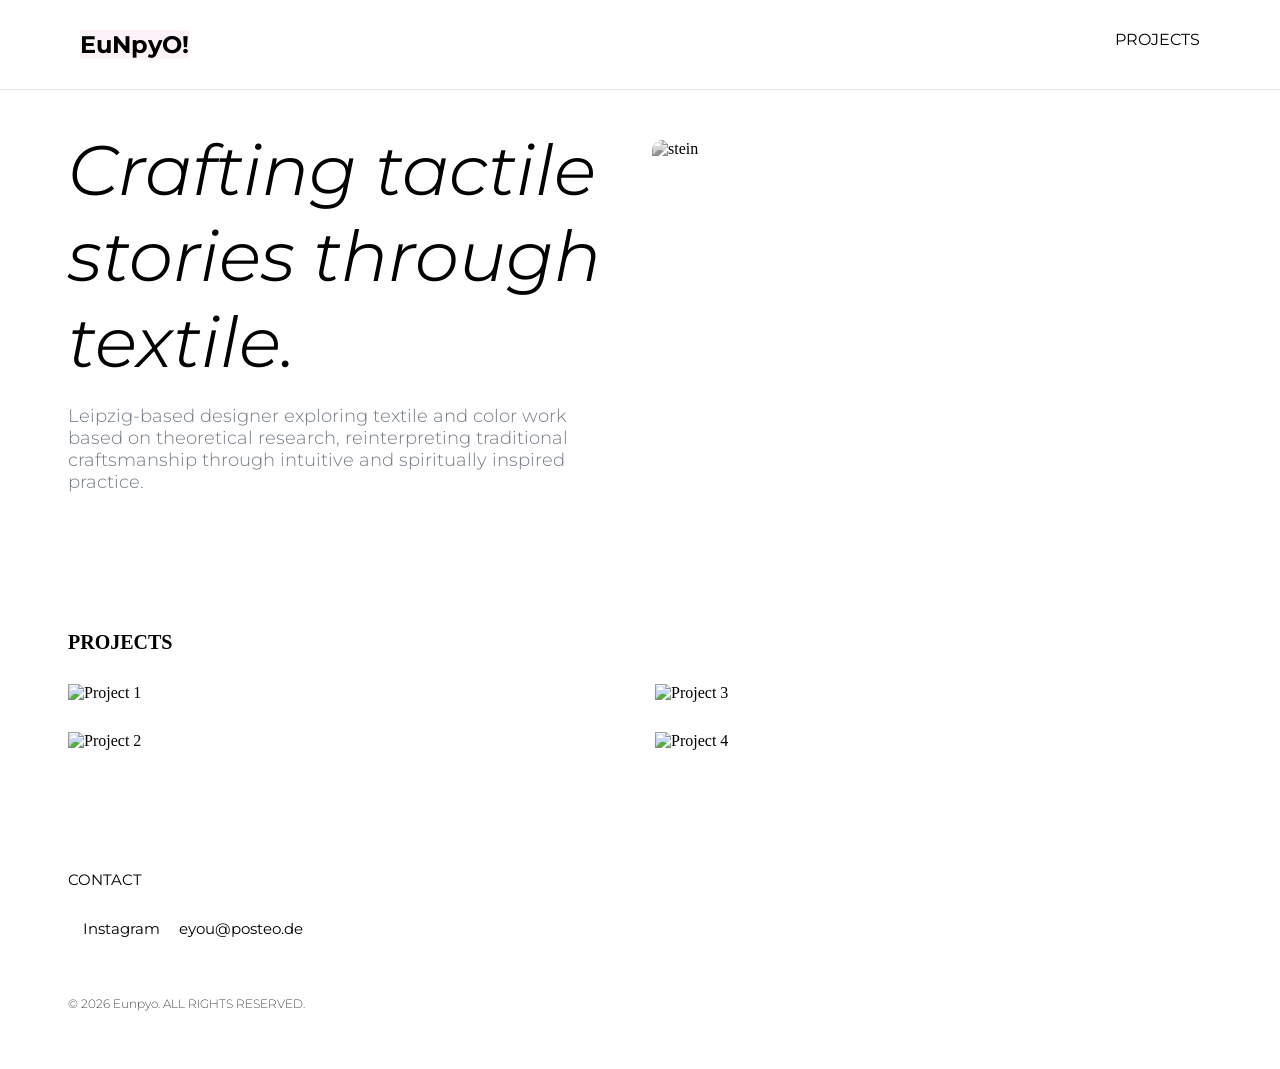
==== index.html @ 1a03c478 "3.st" ====
<!DOCTYPE html>

<html lang="en">

    <head>
        <meta charset="UTF-8">
        <meta name="viewport" content="width=device-width, initial-scale=1.0">
        <title>Eunpyo Lee</title>

        <link rel="stylesheet"  href="style.css">

        <link rel="preconnect" href="https://fonts.googleapis.com">
        <link rel="preconnect" href="https://fonts.gstatic.com" crossorigin>
        <link href="https://fonts.googleapis.com/css2?family=Montserrat:ital,wght@0,100..900;1,100..900&display=swap" rel="stylesheet">

    </head>


    <body>
        <div class="frame">

            <nav class="navigator">
                <a href="index.html"><h3 class="site-name">EuNpyO!</h3></a>
                <ul>
                    <li><a class="nav-menu" href="index.html#projects">PROJECTS</a></li>
                
                    
                </ul>
            </nav>


            <div class="dashboard">
                <div class="dashboard-content">
                
                    <h1 class="first-comment">Crafting tactile <br> stories through <br> textile.</h1>

                     <h3 class="next-comment">Leipzig-based designer exploring textile and color work based on theoretical research, reinterpreting traditional craftsmanship through intuitive and spiritually inspired practice.</h3>
                    
                </div>
                <div class="stein-image">
                    <img src="img/08.jpg" alt="stein" >
                </div>
            </div>

        
            

            <div class="projects" id="projects">
                <h3 class="project-text">PROJECTS</h3>

                <div class="project-grid">
                    <div class="project-card" onclick="openModal('modal1')">
                        <img src="img/eunpyo_5.jpg" alt="Project 1">
                    </div>
                    <div class="project-card" onclick="openModal('modal2')">
                        <img src="img/Eunpyo_Lee_image01.jpg" alt="Project 2">
                        
                    </div>
                    <div class="project-card" onclick="openModal('modal3')">
                        <img src="img/08.jpg" alt="Project 3">
                    </div>
                    <div class="project-card" onclick="openModal('modal4')">
                        <img src="img/04.jpg" alt="Project 4">
                    </div>
                </div>
            </div>

            <!-- Modal 1 -->
            <div id="modal1" class="modal">
                <div class="modal-content">
                    <span class="close" onclick="closeModal('modal1')">&times;</span>
                    <div class="modal-text">
                        <h2>Soft Companions, 2026</h2>
                        <p>In the first phase of life, humans experience emotional attachment to objects for the first time through soft, manageable items such as stuffed animals or comfort blankets, rather than through a primary caregiver. 
My work explores the relationship between humans and objects, focusing on items that carry emotional and personal significance and can be understood as transitional objects. Personally selected objects become meaningful through affection, attachment, and emotional connection. While humans exist as independent social beings, certain objects remain constant companions in everyday life. Often taking the form of keychains or bag charms, these small objects stay physically close to the body and act as anchors, offering a sense of security, continuity, and a connection between inner and outer worlds.
From intuitive forms that carry traces of time, emotion, and memory, textile objects emerge. Material drawings made with clay and visual sketches are translated into knitted structures.Fine cords and rings connect these elements into new forms that carry symbolic meaning.
</p>
                    </div>
                    <div class="modal-gallery">
                        <img src="img/eunpyo_2.jpg" alt="Detail 1">
                        <img src="img/eunpyo_3.jpg" alt="Detail 2">
                        <img src="img/eunpyo_5.jpg" alt="Detail 3">
                         <img src="img/09.jpg" alt="Detail 3">
                         <img src="img/10.jpg" alt="Detail 3">
                         <img src="img/01.jpg" alt="Detail 3">
                         <img src="img/03.jpg" alt="Detail 3">
                    </div>
                </div>
            </div>

            <!-- Modal 2 -->
            <div id="modal2" class="modal">
                <div class="modal-content">
                    <span class="close" onclick="closeModal('modal2')">&times;</span>
                    <div class="modal-text">
                        <h2>Good Luck</h2>
                        <p>Our world consists of a collection of many small elements
that are all closely connected. If one of these elements
gets out of balance, everything will eventually fall apart.
One of the most important ecosystems is the forest.
Plants, animals and even we ourselves depend on it. But it
is in danger, only one in five trees is still healthy.
The knitted textiles are inspired by Korean bojagi, traditional cloths used to wrap, transport or decorate things. They
have not only a functional, but also a cultural and emotional meaning. In my work, they also convey information
about the current development of our forest.
On the knitted fabrics, monochrome areas and areas with
tree bark texture are grouped together to form geometric
patterns that visualize statistical data on the degree and
distribution of tree damage. Their attractive appearance
conveys disturbing information and reminds us of our responsibility towards nature.</p>
                    </div>
                    <div class="modal-gallery">
                        <img src="img/Eunpyo_Lee_image01.jpg" alt="Detail 1">
                        <img src="img/Eunpyo_Lee_image10.jpg" alt="Detail 1">
                        <img src="img/Eunpyo_Lee_image13.jpg" alt="Detail 2">
                        <img src="img/Eunpyo_Lee_image14.jpg" alt="Detail 4">
                        <img src="img/Eunpyo_Lee_image15.jpg" alt="Detail 5">
                        <img src="img/Eunpyo_Lee_image11.jpg" alt="Detail 6">
                    </div>
                </div>
            </div>

            <!-- Modal 3 -->
            <div id="modal3" class="modal">
                <div class="modal-content">
                    <span class="close" onclick="closeModal('modal3')">&times;</span>
                    <div class="modal-text">
                        <h2>color research in Spain, 2024</h2>
                        <p>i founded some color match in spain malaga. there are beautiful shell, nets, sand and stone.</p>
                    </div>
                    <div class="modal-gallery">
                        <img src="img/01.png" alt="Project 4">
                        <img src="img/02.png" alt="Project 4">
                        <img src="img/03.png" alt="Project 4">
                        <img src="img/04.png" alt="Project 4">
                        <img src="img/05.png" alt="Project 4">
                        <img src="img/06.png" alt="Project 4">
                        <img src="img/07.png" alt="Project 4">
                        <img src="img/08.png" alt="Project 4">
                        <img src="img/09.png" alt="Project 4">
                        <img src="img/10.png" alt="Project 4">
                    </div>
                </div>
            </div>

            <!-- Modal 4 -->
            <div id="modal4" class="modal">
                <div class="modal-content">
                    <span class="close" onclick="closeModal('modal4')">&times;</span>
                    <div class="modal-text">
                        <h2>Project Title 4</h2>
                        <p>프로젝트에 대한 설명을 여기에 작성할 수 있습니다.</p>
                    </div>
                    <div class="modal-gallery">
                        <img src="https://images.unsplash.com/photo-1579783902614-a3fb3927b6a5?w=800&h=900&fit=crop" alt="Detail 1">
                        <img src="https://images.unsplash.com/photo-1513364776144-60967b0f800f?w=800&h=900&fit=crop" alt="Detail 2">
                        <img src="https://images.unsplash.com/photo-1558769132-cb1aea1f1d5c?w=800&h=900&fit=crop" alt="Detail 3">
                    </div>
                </div>
            </div>

            <script>
                function openModal(modalId) {
                    document.getElementById(modalId).style.display = 'block';
                }

                function closeModal(modalId) {
                    document.getElementById(modalId).style.display = 'none';
                }

                window.onclick = function(event) {
                    if (event.target.classList.contains('modal')) {
                        event.target.style.display = 'none';
                    }
                }
            </script>



            <div class="contact">
                <h3 class="contact">CONTACT</h3>
                
                    <li><a href="https://www.instagram.com/elov.archive">Instagram</a></li>
                   <li><a href="">eyou@posteo.de</a></li>
                
            </div>


            <footer class="work-footer">
                <h6 class="reserved">© 2026 Eunpyo. ALL RIGHTS RESERVED.</h6>
            </footer>

        </div>


    
    
    </body>
</html>
---- style.css ----
* {
  cursor: url('https://cdn.cursors-4u.net/previews/threads-025ddb33-32.webp') 33 40, auto !important;
}

body {
    background-color:white;
}

html {
    scroll-behavior: smooth;
}

::selection {
    background-color: #fdf2f8;
    color: rgb(0, 0, 0);
}

::-moz-selection {
    background-color: #fdf2f8;
    color: black;
}


.frame{
    margin: 30px  60px;
    margin-top: 60px;
    display: flex;
    flex-direction: column;
}

.navigator{
    position: fixed;
    top: 0;
    left: 0;
    right: 0;
    display: flex;
    flex-direction: row;
    justify-content: space-between;
    background-color: white;
    padding: 30px 80px;
    z-index: 1000;
    border-bottom: 1px solid #e5e5e5;
}

li{
    display: inline;
    align-self: center;
    margin: 0;
    margin-left: 15px;
    text-decoration: none;
}

ul{
    margin: 0;

}


.site-name{
    margin: 0;
    font-family: "montserrat", ui-sans-serif, sans-serif;
    font-size:  24px;
    color: black;
    background-color: #fdf2f8;
    transition: color 0.3s;
}

.site-name:hover{
    color:#F0A1CC;
   
}




.nav-menu{
    font-family: "montserrat", ui-sans-serif, sans-serif;
    font-weight: 400;
    font-size: 16px;
}

a{
    color: black;
    text-decoration: none;
}

a:hover{
    color: gray;
    transition: 0.3s;
}

/* DASHBOARD */

.dashboard{
    display: flex;
    flex-direction: row;
    justify-content: space-between;
    align-items: flex-start;
    margin-top: 20px;
    gap: 40px;
    position: relative;
}

.dashboard-content{
    flex: 1;
}

.stein-image{
    position: relative;
    right: 10px;
    top: 60px;
    width: 550px;
    height: 400px;
    overflow: hidden;
    border-radius: 10px;
}

.stein-image img{
    width: 100%;
    height: 100%;
    object-fit: cover;
    filter: grayscale(100%);
    transition: filter 0.5s;
}

.stein-image:hover img{
    filter: grayscale(0%);
}

.first-comment{
    font-family: "Montserrat", ui-sans-serif, system-ui, sans-serif;
    font-size: 70px;
    font-weight: 350;
    font-style: italic;
    margin-bottom: 20px;
    accent-color: #fdf2f8; /* very light pink */
    

}
.next-comment{

    font-family: "montserrat", ui-sans-serif, sans-serif;
    font-size: 18px;
    font-weight: 300;
    margin-top: 10px;
    color: #737a85;
    font-style: normal;
    text-align: left;
    flex: 1;

}

/* PROJECTS */

.projects {
    margin-top: 100px;
}

.project-text{
    font-size: 20px;
}





.contact {
    margin: 30px 0px;
    font-family: "montserrat", ui-sans-serif, sans-serif;
    font-size: 15px;
    font-weight: 400;

}

.Contact{
    font-family: "montserrat", ui-sans-serif, sans-serif;
    font-size: 15px;
    font-weight: 600;

}

/* Footer */


.reserved{

    font-family: "montserrat", ui-sans-serif, sans-serif;
    font-size: 12px;
    font-weight: 200;
}


/* PROJECT FILTER */

.project-filter {
    display: flex;
    gap: 20px;
    margin: 40px 0;
    justify-content: center;
}

.filter-btn {
    font-family: "montserrat", ui-sans-serif, sans-serif;
    font-size: 16px;
    font-weight: 400;
    padding: 10px 25px;
    background-color: transparent;
    border: 1px solid #e5e5e5;
    cursor: pointer;
    transition: all 0.3s;
    color: black;
}

.filter-btn:hover {
    background-color: #ffc0cb;
    border-color: #ffc0cb;
    color: white;
}

.filter-btn.active {
    background-color: black;
    border-color: black;
    color: white;
}

/* PROJECT GALLERY */

.project-gallery {
    display: grid;
    grid-template-columns: repeat(auto-fill, minmax(300px, 1fr));
    gap: 30px;
    margin-bottom: 50px;
}

.project-item {
    overflow: hidden;
    transition: transform 0.3s;
}

.project-item:hover {
    transform: scale(1.02);
}

.project-item img {
    width: 100%;
    height: 100%;
    object-fit: cover;
    display: block;
}


/* PROJECTS GRID */

.project-grid {
    column-count: 2;
    column-gap: 30px;
    margin: 30px 0;
}

.project-card {
    cursor: pointer;
    overflow: hidden;
    transition: transform 0.3s;
    margin-bottom: 30px;
    break-inside: avoid;
}

.project-card:hover {
    transform: scale(1.02);
}

.project-card img {
    width: 100%;
    height: auto;
    display: block;
}

/* MODAL */

.modal {
    display: none;
    position: fixed;
    z-index: 2000;
    left: 0;
    top: 0;
    width: 100%;
    height: 100%;
    background-color: rgba(213, 213, 213, 0.831);
    overflow: auto;
}

.modal-content {
    position: relative;
    margin: 5% auto;
    padding: 20px;
    width: 80%;
    max-width: 1200px;
}

.modal-text {
    margin-bottom: 30px;
    padding: 20px;
    background-color: rgba(230, 230, 230, 0.947);
    
}

.modal-text h2 {
    font-family: "Montserrat", ui-sans-serif, sans-serif;
    font-size: 20px;
    font-weight: 500;
    margin: 0 0 15px 0;
    color: black;
}

.modal-text p {
    font-family: "montserrat", ui-sans-serif, sans-serif;
    font-size: 12px;
    font-weight: 300;
    line-height: 1.6;
    color: grey;
    margin: 0;
}

.close {
    position: fixed;
    top: 40px;
    right: 100px;
    color: black;
    font-size: 60px;
    font-weight: 400;
    cursor: pointer;
    z-index: 2001;
}

.close:hover {
    color: #ffc0cb;
}

.modal-gallery {
    column-count: 2;
    column-gap: 20px;
}

.modal-gallery img {
    width: 100%;
    height: auto;
    margin-bottom: 20px;
    break-inside: avoid;
    display: block;
}


/* Scroll offset for anchor links */
#projects {
    scroll-margin-top: 100px;
}
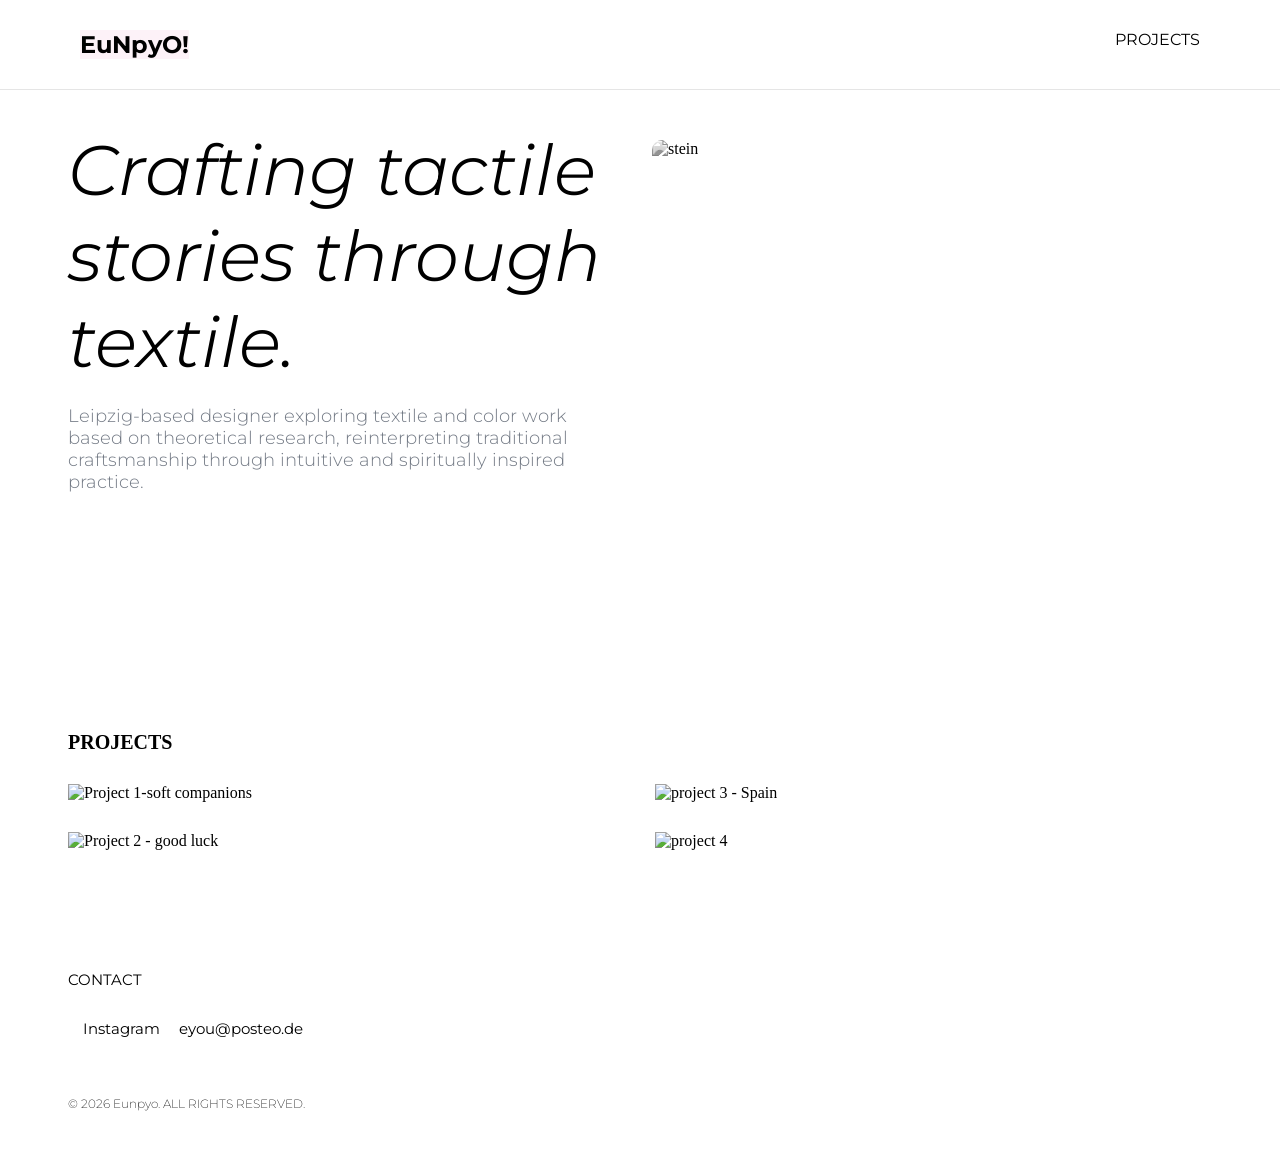
==== commit dff90672: "4st" ====
--- a/index.html
+++ b/index.html
@@ -20,7 +20,7 @@
         <div class="frame">
 
             <nav class="navigator">
-                <a href="index.html"><h3 class="site-name">EuNpyO!</h3></a>
+                <a href="#"><h3 class="site-name">EuNpyO!</h3></a>
                 <ul>
                     <li><a class="nav-menu" href="index.html#projects">PROJECTS</a></li>
                 
@@ -38,7 +38,7 @@
                     
                 </div>
                 <div class="stein-image">
-                    <img src="img/08.jpg" alt="stein" >
+                    <img src=https://res.cloudinary.com/dhxujjpio/image/upload/v1773683529/knitting_03_ywrret.png alt="stein" >
                 </div>
             </div>
 
@@ -50,17 +50,17 @@
 
                 <div class="project-grid">
                     <div class="project-card" onclick="openModal('modal1')">
-                        <img src="img/eunpyo_5.jpg" alt="Project 1">
+                        <img src="https://res.cloudinary.com/dhxujjpio/image/upload/v1773682959/eunpyo_3_jshkhr.jpg" alt="Project 1-soft companions">
                     </div>
                     <div class="project-card" onclick="openModal('modal2')">
-                        <img src="img/Eunpyo_Lee_image01.jpg" alt="Project 2">
+                        <img src="https://res.cloudinary.com/dhxujjpio/image/upload/v1773680997/Eunpyo_Lee_image14_bkrqpr.jpg" alt="Project 2 - good luck">
                         
                     </div>
                     <div class="project-card" onclick="openModal('modal3')">
-                        <img src="img/08.jpg" alt="Project 3">
+                        <img src="https://res.cloudinary.com/dhxujjpio/image/upload/v1773680960/08_sfaaev.jpg" alt="project 3 - Spain">
                     </div>
                     <div class="project-card" onclick="openModal('modal4')">
-                        <img src="img/04.jpg" alt="Project 4">
+                        <img src="https://res.cloudinary.com/dhxujjpio/image/upload/v1773684073/csm_KGM-18811018_Olaf_M_xl_c5f876da6d_tdkzp1.jpg" alt="project 4">
                     </div>
                 </div>
             </div>
@@ -77,13 +77,19 @@
 </p>
                     </div>
                     <div class="modal-gallery">
-                        <img src="img/eunpyo_2.jpg" alt="Detail 1">
-                        <img src="img/eunpyo_3.jpg" alt="Detail 2">
+                        <img src="https://res.cloudinary.com/dhxujjpio/image/upload/v1773682959/eunpyo_3_jshkhr.jpg" alt="Detail 1">
+                        <img src="https://res.cloudinary.com/dhxujjpio/image/upload/v1773682955/eunpyo_1_ql5lqp.jpg" alt="Detail 2">
                         <img src="img/eunpyo_5.jpg" alt="Detail 3">
-                         <img src="img/09.jpg" alt="Detail 3">
-                         <img src="img/10.jpg" alt="Detail 3">
-                         <img src="img/01.jpg" alt="Detail 3">
-                         <img src="img/03.jpg" alt="Detail 3">
+                         <img src="https://res.cloudinary.com/dhxujjpio/image/upload/v1773682955/eunpyo_2_y4eevg.jpg" alt="Detail 3">
+                         <img src="https://res.cloudinary.com/dhxujjpio/image/upload/v1773682954/10_zwkfto.jpg" alt="Detail 4">
+                         <img src="https://res.cloudinary.com/dhxujjpio/image/upload/v1773682952/09_v3swuy.jpg" alt="Detail 5">
+                         <img src="https://res.cloudinary.com/dhxujjpio/image/upload/v1773682952/14_ptumpw.jpg" alt="Detail 6">
+                         <img src="https://res.cloudinary.com/dhxujjpio/image/upload/v1773682952/03_nqavu3.jpg" alt="Detail 7">
+                         <img src="https://res.cloudinary.com/dhxujjpio/image/upload/v1773682952/03_nqavu3.jpg" alt="Detail 8">
+                         <img src="https://res.cloudinary.com/dhxujjpio/image/upload/v1773682952/03_nqavu3.jpg" alt="Detail 9">
+                         <img src="https://res.cloudinary.com/dhxujjpio/image/upload/v1773682948/eunpyo_4_ry8ceo.jpg" alt="Detail 10">
+                         <img src="https://res.cloudinary.com/dhxujjpio/image/upload/v1773682948/eunpyo_5_job91m.jpg" alt="Detail 11">
+                         <img src="https://res.cloudinary.com/dhxujjpio/image/upload/v1773682949/05_wdue4i.jpg" alt="Detail 12">
                     </div>
                 </div>
             </div>
@@ -110,12 +116,15 @@
 conveys disturbing information and reminds us of our responsibility towards nature.</p>
                     </div>
                     <div class="modal-gallery">
-                        <img src="img/Eunpyo_Lee_image01.jpg" alt="Detail 1">
-                        <img src="img/Eunpyo_Lee_image10.jpg" alt="Detail 1">
-                        <img src="img/Eunpyo_Lee_image13.jpg" alt="Detail 2">
-                        <img src="img/Eunpyo_Lee_image14.jpg" alt="Detail 4">
-                        <img src="img/Eunpyo_Lee_image15.jpg" alt="Detail 5">
-                        <img src="img/Eunpyo_Lee_image11.jpg" alt="Detail 6">
+                        
+                        <img src="https://res.cloudinary.com/dhxujjpio/image/upload/v1773680997/Eunpyo_Lee_image14_bkrqpr.jpg" alt="Detail 1">
+                        <img src="https://res.cloudinary.com/dhxujjpio/image/upload/v1773680998/Eunpyo_Lee_image13_yuitm4.jpg" alt="Detail 2">
+                        <img src="https://res.cloudinary.com/dhxujjpio/image/upload/v1773680985/Eunpyo_Lee_image01_cuq90n.jpg">
+                        <img src="https://res.cloudinary.com/dhxujjpio/image/upload/v1773680979/Eunpyo_Lee_image05_qpsnbs.jpg" alt="Detail 3">
+                        <img src="https://res.cloudinary.com/dhxujjpio/image/upload/v1773680993/Eunpyo_Lee_image10_qd1dzr.jpg" alt="Detail 4">
+                        <img src="https://res.cloudinary.com/dhxujjpio/image/upload/v1773681000/Eunpyo_Lee_image15_x2jc61.jpg" alt="Detail 5">
+                        <img src="https://res.cloudinary.com/dhxujjpio/image/upload/v1773680987/Eunpyo_Lee_image07_vgycxe.jpg" alt="Detail 6">
+                        
                     </div>
                 </div>
             </div>
@@ -126,19 +135,20 @@
                     <span class="close" onclick="closeModal('modal3')">&times;</span>
                     <div class="modal-text">
                         <h2>color research in Spain, 2024</h2>
-                        <p>i founded some color match in spain malaga. there are beautiful shell, nets, sand and stone.</p>
-                    </div>
-                    <div class="modal-gallery">
-                        <img src="img/01.png" alt="Project 4">
-                        <img src="img/02.png" alt="Project 4">
-                        <img src="img/03.png" alt="Project 4">
-                        <img src="img/04.png" alt="Project 4">
-                        <img src="img/05.png" alt="Project 4">
-                        <img src="img/06.png" alt="Project 4">
-                        <img src="img/07.png" alt="Project 4">
-                        <img src="img/08.png" alt="Project 4">
-                        <img src="img/09.png" alt="Project 4">
-                        <img src="img/10.png" alt="Project 4">
+                        <p>I found inspiring color combinations in Málaga, Spain, among beautiful shells, fishing nets, sand, and stones.
+                        </p>
+                    </div>
+                    <div class="modal-gallery">
+                        <img src="https://res.cloudinary.com/dhxujjpio/image/upload/v1773680953/01_zsoruz.png" alt="img 1">
+                        <img src="https://res.cloudinary.com/dhxujjpio/image/upload/v1773680955/02_kmnna8.png" alt="img 2">
+                        <img src="https://res.cloudinary.com/dhxujjpio/image/upload/v1773680958/05_ezq8mb.png" alt="Project 4">
+                        <img src="https://res.cloudinary.com/dhxujjpio/image/upload/v1773680955/03_r2pdrz.png" alt="Project 4">
+                        <img src="https://res.cloudinary.com/dhxujjpio/image/upload/v1773680959/08_qtjs2b.png" alt="Project 4">
+                        <img src="https://res.cloudinary.com/dhxujjpio/image/upload/v1773680960/04_ouipsg.png" alt="Project 4">
+                        <img src="https://res.cloudinary.com/dhxujjpio/image/upload/v1773680962/09_kqisxb.png" alt="Project 4">
+                        <img src="https://res.cloudinary.com/dhxujjpio/image/upload/v1773680962/07_rq3vtu.png" alt="Project 4">
+                        <img src="https://res.cloudinary.com/dhxujjpio/image/upload/v1773680962/10_fvg4dq.png" alt="Project 4">
+                        <img src="https://res.cloudinary.com/dhxujjpio/image/upload/v1773680957/06_qmwmcp.png" alt="Project 4">
                     </div>
                 </div>
             </div>
@@ -148,13 +158,16 @@
                 <div class="modal-content">
                     <span class="close" onclick="closeModal('modal4')">&times;</span>
                     <div class="modal-text">
-                        <h2>Project Title 4</h2>
-                        <p>프로젝트에 대한 설명을 여기에 작성할 수 있습니다.</p>
-                    </div>
-                    <div class="modal-gallery">
-                        <img src="https://images.unsplash.com/photo-1579783902614-a3fb3927b6a5?w=800&h=900&fit=crop" alt="Detail 1">
-                        <img src="https://images.unsplash.com/photo-1513364776144-60967b0f800f?w=800&h=900&fit=crop" alt="Detail 2">
-                        <img src="https://images.unsplash.com/photo-1558769132-cb1aea1f1d5c?w=800&h=900&fit=crop" alt="Detail 3">
+                        <h2>ANNÄHERUNGEN AN DEN KAUKASISCHEN DRACHENTEPPICH!</h2>
+                        <p>2023</p>
+                    </div>
+                    <div class="modal-gallery">
+                        <img src="https://res.cloudinary.com/dhxujjpio/image/upload/v1773683998/Eunpyo_01_k4j3rs.jpg" alt="1">
+                        <img src="https://res.cloudinary.com/dhxujjpio/image/upload/v1773683999/Eunpyo_06_ez5yg5.jpg" alt="2">
+                        <img src="https://res.cloudinary.com/dhxujjpio/image/upload/v1773684004/Eunpyo_08_y043na.jpg" alt="3">
+                        <img src="https://res.cloudinary.com/dhxujjpio/image/upload/v1773683993/Eunpyo_04_rrl1tg.jpg" alt="4">
+                        <img src="https://res.cloudinary.com/dhxujjpio/image/upload/v1773684001/Eunpyo_02_ofjruw.jpg" alt="5">
+                        <img src="https://res.cloudinary.com/dhxujjpio/image/upload/v1773684003/Eunpyo_07_pxfkaf.jpg" alt="6">
                     </div>
                 </div>
             </div>
@@ -162,15 +175,18 @@
             <script>
                 function openModal(modalId) {
                     document.getElementById(modalId).style.display = 'block';
+                    document.body.style.overflow = 'hidden';
                 }
 
                 function closeModal(modalId) {
                     document.getElementById(modalId).style.display = 'none';
+                    document.body.style.overflow = '';
                 }
 
                 window.onclick = function(event) {
                     if (event.target.classList.contains('modal')) {
                         event.target.style.display = 'none';
+                        document.body.style.overflow = '';
                     }
                 }
             </script>
--- a/style.css
+++ b/style.css
@@ -154,7 +154,7 @@
 /* PROJECTS */
 
 .projects {
-    margin-top: 100px;
+    margin-top: 200px;
 }
 
 .project-text{
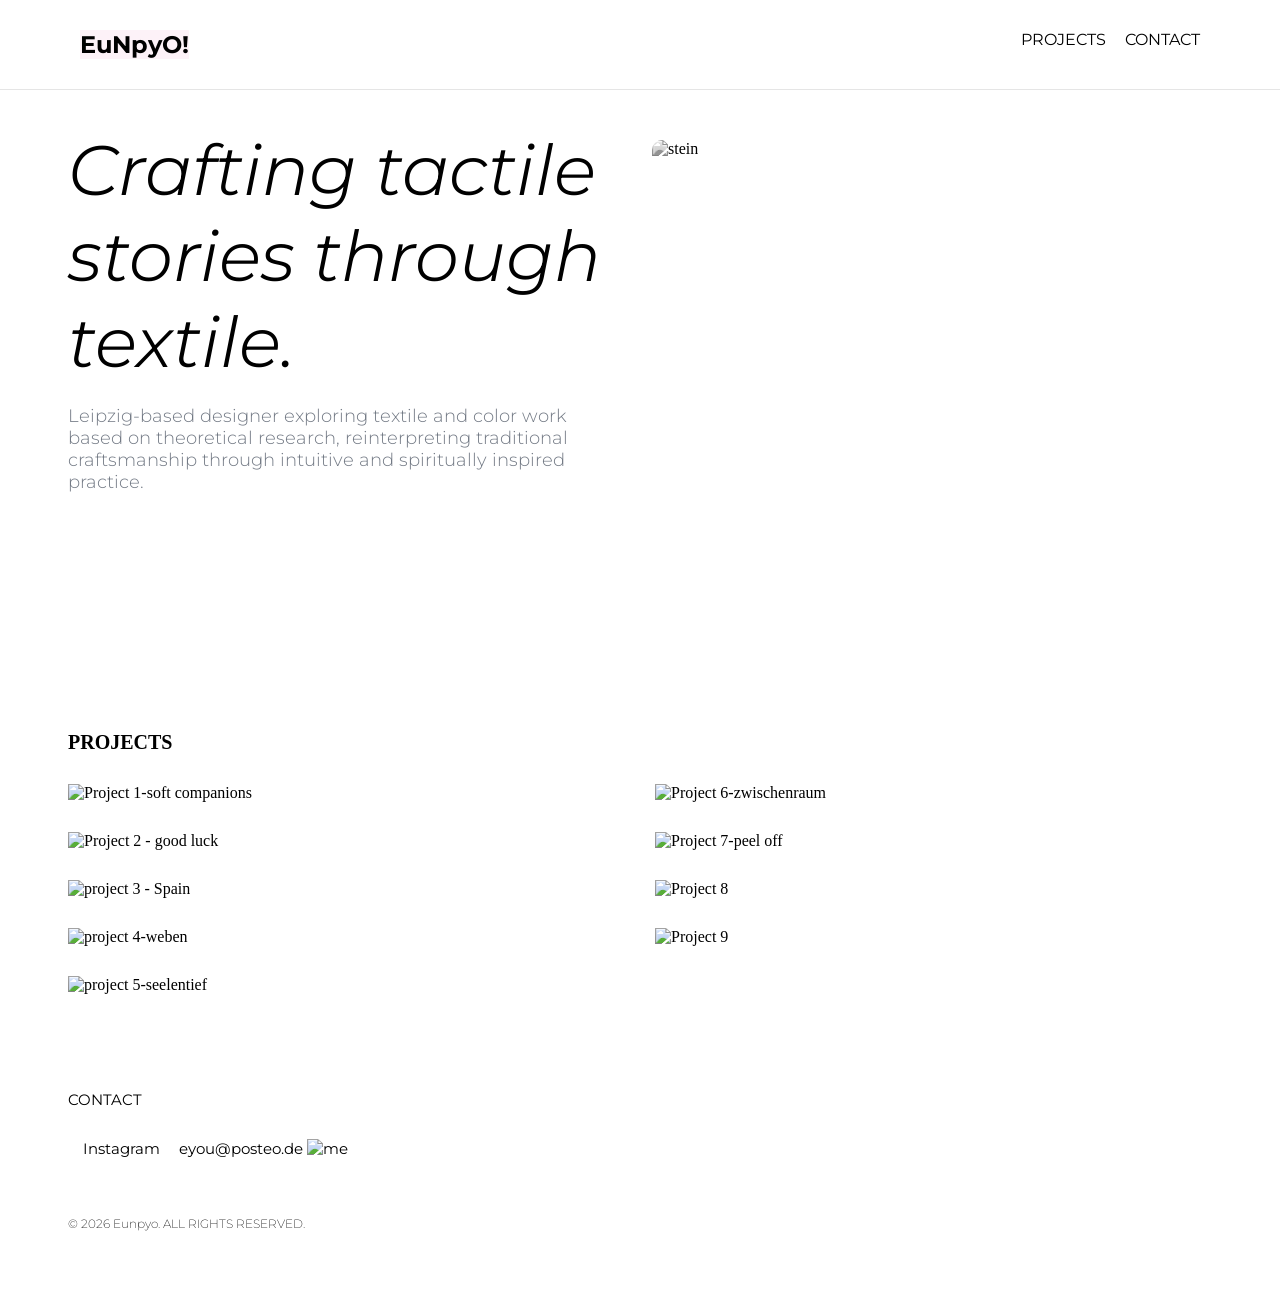
==== commit 161ff2c3: "6" ====
--- a/index.html
+++ b/index.html
@@ -23,8 +23,8 @@
                 <a href="#"><h3 class="site-name">EuNpyO!</h3></a>
                 <ul>
                     <li><a class="nav-menu" href="index.html#projects">PROJECTS</a></li>
+                    <li><a class="nav-menu" href="#contact">CONTACT</a></li>
                 
-                    
                 </ul>
             </nav>
 
@@ -53,14 +53,30 @@
                         <img src="https://res.cloudinary.com/dhxujjpio/image/upload/v1773682959/eunpyo_3_jshkhr.jpg" alt="Project 1-soft companions">
                     </div>
                     <div class="project-card" onclick="openModal('modal2')">
-                        <img src="https://res.cloudinary.com/dhxujjpio/image/upload/v1773680997/Eunpyo_Lee_image14_bkrqpr.jpg" alt="Project 2 - good luck">
+                        <img src="https://res.cloudinary.com/dhxujjpio/image/upload/v1773759824/good_luck_pixel_hwrmpp.jpg" alt="Project 2 - good luck">
                         
                     </div>
                     <div class="project-card" onclick="openModal('modal3')">
                         <img src="https://res.cloudinary.com/dhxujjpio/image/upload/v1773680960/08_sfaaev.jpg" alt="project 3 - Spain">
                     </div>
                     <div class="project-card" onclick="openModal('modal4')">
-                        <img src="https://res.cloudinary.com/dhxujjpio/image/upload/v1773684073/csm_KGM-18811018_Olaf_M_xl_c5f876da6d_tdkzp1.jpg" alt="project 4">
+                        <img src="https://res.cloudinary.com/dhxujjpio/image/upload/v1773684073/csm_KGM-18811018_Olaf_M_xl_c5f876da6d_tdkzp1.jpg" alt="project 4-weben">
+                    </div>
+
+                      <div class="project-card" onclick="openModal('modal5')">
+                        <img src="https://res.cloudinary.com/dhxujjpio/image/upload/v1773757834/02_ntsjmw.jpg" alt="project 5-seelentief">
+                    </div>
+                    <div class="project-card" onclick="openModal('modal6')">
+                        <img src="https://res.cloudinary.com/dhxujjpio/image/upload/v1773760468/05-1_affqnq.jpg" alt="Project 6-zwischenraum">
+                    </div>
+                    <div class="project-card" onclick="openModal('modal7')">
+                        <img src="https://res.cloudinary.com/dhxujjpio/image/upload/v1773763362/peeloff_01_m3lbwq.jpg" alt="Project 7-peel off">
+                    </div>
+                    <div class="project-card" onclick="openModal('modal8')">
+                        <img src="https://images.unsplash.com/photo-1452587925148-ce544e77e70d?w=500&h=600&fit=crop" alt="Project 8">
+                    </div>
+                    <div class="project-card" onclick="openModal('modal9')">
+                        <img src="https://images.unsplash.com/photo-1506905925346-21bda4d32df4?w=500&h=600&fit=crop" alt="Project 9">
                     </div>
                 </div>
             </div>
@@ -79,13 +95,13 @@
                     <div class="modal-gallery">
                         <img src="https://res.cloudinary.com/dhxujjpio/image/upload/v1773682959/eunpyo_3_jshkhr.jpg" alt="Detail 1">
                         <img src="https://res.cloudinary.com/dhxujjpio/image/upload/v1773682955/eunpyo_1_ql5lqp.jpg" alt="Detail 2">
-                        <img src="img/eunpyo_5.jpg" alt="Detail 3">
+                    
                          <img src="https://res.cloudinary.com/dhxujjpio/image/upload/v1773682955/eunpyo_2_y4eevg.jpg" alt="Detail 3">
                          <img src="https://res.cloudinary.com/dhxujjpio/image/upload/v1773682954/10_zwkfto.jpg" alt="Detail 4">
                          <img src="https://res.cloudinary.com/dhxujjpio/image/upload/v1773682952/09_v3swuy.jpg" alt="Detail 5">
                          <img src="https://res.cloudinary.com/dhxujjpio/image/upload/v1773682952/14_ptumpw.jpg" alt="Detail 6">
                          <img src="https://res.cloudinary.com/dhxujjpio/image/upload/v1773682952/03_nqavu3.jpg" alt="Detail 7">
-                         <img src="https://res.cloudinary.com/dhxujjpio/image/upload/v1773682952/03_nqavu3.jpg" alt="Detail 8">
+                         
                          <img src="https://res.cloudinary.com/dhxujjpio/image/upload/v1773682952/03_nqavu3.jpg" alt="Detail 9">
                          <img src="https://res.cloudinary.com/dhxujjpio/image/upload/v1773682948/eunpyo_4_ry8ceo.jpg" alt="Detail 10">
                          <img src="https://res.cloudinary.com/dhxujjpio/image/upload/v1773682948/eunpyo_5_job91m.jpg" alt="Detail 11">
@@ -116,7 +132,7 @@
 conveys disturbing information and reminds us of our responsibility towards nature.</p>
                     </div>
                     <div class="modal-gallery">
-                        
+                        <img src="https://res.cloudinary.com/dhxujjpio/image/upload/v1773759824/good_luck_pixel_hwrmpp.jpg" alt="0">
                         <img src="https://res.cloudinary.com/dhxujjpio/image/upload/v1773680997/Eunpyo_Lee_image14_bkrqpr.jpg" alt="Detail 1">
                         <img src="https://res.cloudinary.com/dhxujjpio/image/upload/v1773680998/Eunpyo_Lee_image13_yuitm4.jpg" alt="Detail 2">
                         <img src="https://res.cloudinary.com/dhxujjpio/image/upload/v1773680985/Eunpyo_Lee_image01_cuq90n.jpg">
@@ -124,6 +140,9 @@
                         <img src="https://res.cloudinary.com/dhxujjpio/image/upload/v1773680993/Eunpyo_Lee_image10_qd1dzr.jpg" alt="Detail 4">
                         <img src="https://res.cloudinary.com/dhxujjpio/image/upload/v1773681000/Eunpyo_Lee_image15_x2jc61.jpg" alt="Detail 5">
                         <img src="https://res.cloudinary.com/dhxujjpio/image/upload/v1773680987/Eunpyo_Lee_image07_vgycxe.jpg" alt="Detail 6">
+
+                        <img src="https://res.cloudinary.com/dhxujjpio/image/upload/v1773680988/Eunpyo_Lee_image11_krdpgm.jpg" alt="7">
+                        <img src="https://res.cloudinary.com/dhxujjpio/image/upload/v1773681005/Eunpyo_Lee_image16_s62kgg.jpg" alt="8">
                         
                     </div>
                 </div>
@@ -168,6 +187,152 @@
                         <img src="https://res.cloudinary.com/dhxujjpio/image/upload/v1773683993/Eunpyo_04_rrl1tg.jpg" alt="4">
                         <img src="https://res.cloudinary.com/dhxujjpio/image/upload/v1773684001/Eunpyo_02_ofjruw.jpg" alt="5">
                         <img src="https://res.cloudinary.com/dhxujjpio/image/upload/v1773684003/Eunpyo_07_pxfkaf.jpg" alt="6">
+                        <img src="https://res.cloudinary.com/dhxujjpio/image/upload/v1773759434/Eunpyo_11_uahmeq.jpg" alt="7">
+                        <img src="https://res.cloudinary.com/dhxujjpio/image/upload/v1773759434/Eunpyo_10_fvc3lr.jpg" alt="8">
+                        <img src="https://res.cloudinary.com/dhxujjpio/image/upload/v1773759438/Eunpyo_ult54x.jpg" alt="9">
+                        <img src="https://res.cloudinary.com/dhxujjpio/image/upload/v1773759440/Eunpyo_12_ktcmc4.jpg" alt="10">
+                        <img src="https://res.cloudinary.com/dhxujjpio/image/upload/v1773759440/Eunpyo_09_fo48wu.jpg" alt="11">
+                    </div>
+                </div>
+            </div>
+            
+            <!-- Modal 5 -->
+            <div id="modal5" class="modal">
+                <div class="modal-content">
+                    <span class="close" onclick="closeModal('modal5')">&times;</span>
+                    <div class="modal-text">
+                        <h2>Die Farbe der Seelentiefe / The Colors of the Soul’s Depths.</h2>
+                        <p>“Als Farbe der Meerestiefe ist es auch Farbe für das Unbewußte,
+für die Tiefe der eigenen Seele” -ingrid Riedel<br>
+Die Farbe bringt uns Energien, Strahlungskräfte, die positiv oder negativ
+auf uns wirken. Blau ist vor allem die Farbe des Wassers, der Seen und
+der Meere, dass je tiefer das offene Meer wird, desto dunkler und dichter
+wird es, ähnlich unserer inneren Welt. Auch der Blick auf die
+unendlichen Meere vermittelt ein Gefühl von Freiheit und unbegrenzten
+Möglichkeiten.
+In der heutigen Zeit ist es schwierig, in die Tiefe zu gehen, weil es so
+viele Störungen um uns herum gibt. Gleichzeitig kostet es viel Zeit und
+Mühe, in unserem stressigen Alltag zur Ruhe zu kommen.
+Das weiche Textileobjekt als Matte und Meditationskissen kann nach
+Belieben gefaltet oder gerollt werden. Als Füllmaterial wurden
+Lavendelblüten verwendet, die mit ihrem krautigen Duft, die Nerven
+beruhigen und die Stimmung stabilisieren.
+Außerdem beschäftigt sich mein Objekt mit dem intuitiven Motiv,
+gestrickte Textilien mit dem Webstuhl zu verbinden, beide
+Handwerkskünste miteinander zu kombinieren.
+Lasst uns also auf die Matte legen und die Augen schließen. Dann
+können wir eine tiefe innere Ruhe verspüren.</p>
+                    </div>
+                    <div class="modal-gallery">
+                        <img src="https://res.cloudinary.com/dhxujjpio/image/upload/v1773757833/01_yzgy3r.jpg" alt="Detail 1">
+
+                        <img src="https://res.cloudinary.com/dhxujjpio/image/upload/v1773757836/03_t3bebf.jpg" alt="2">
+
+                        <img src="https://res.cloudinary.com/dhxujjpio/image/upload/v1773757838/04_kwtgbw.jpg" alt="3">
+                        <img src="https://res.cloudinary.com/dhxujjpio/image/upload/v1773757833/00_cvtlmb.jpg" alt="4">
+                        <img src="https://res.cloudinary.com/dhxujjpio/image/upload/v1773757847/01-4_l4l3hl.jpg" alt="5">
+                        <img src="https://res.cloudinary.com/dhxujjpio/image/upload/v1773757870/ss24_015_btvcqi.jpg" alt="6">
+                        <img src="https://res.cloudinary.com/dhxujjpio/image/upload/v1773760303/01_Eunpyo_psxvbd.png" alt="7">
+                        <img src="https://res.cloudinary.com/dhxujjpio/image/upload/v1773760316/ss24_012_xansge.jpg" alt="8">
+                    </div>
+                </div>
+            </div>
+
+            <!-- Modal 6 -->
+            <div id="modal6" class="modal">
+                <div class="modal-content">
+                    <span class="close" onclick="closeModal('modal6')">&times;</span>
+                    <div class="modal-text">
+                        <h2>Zwischenraum, 2023-2024</h2>
+                        <p>In Innen- und Außenbereichen finden sich architektonische Strukturen mit wiederkehrenden Linien, Flächen und gleichmäßigem Abstand. Wenn diese Elemente sich verbinden, können sich Räume und Architektur bilden. Zudem haben alle Räume und Gebäude in unserer Welt ihre eigene einzigartige Bedeutung und Verwendung. An der Akademie der Künste entdecke ich ebenfalls eine wiederholende Struktur und durch die Kombination dieser Elemente bildet sich ein weiterer Raum. <br>
+Das Theater-Foyer der Akademie der Künste ist ein Zwischenraum zwischen Garten und Theater, den Gäste durchqueren, bevor sie entweder zum Theatersaal gehen oder dort ihre Zeit verbringen.  In diesem Ort findet man mehrere Steinsäulen und der Raum hat eine niedrige Decke. Außerdem ist die Stimmung des Ortes durch dunkle und eher schwere Materialien geprägt , daher ist der Vorhang-Entwurf aus leichtem, dünnen und durchsichtigen Stoff gefertigt, um ein Gegengewicht zu bilden. Durch die Gestaltung fühlt man sich weich und sanft an diesem Platz. Dieser Vorhang dient sowohl als Kunstwerk als auch als Beleuchtung. Ein Arduino-gesteuertes System reagiert dynamisch auf Veränderungven des Umgebungslichts und spart Energie, indem es sich entweder dimmt oder ganz ausschaltet, wenn der Raum ungenutzt ist. Schließlich inszeniert der Vorhang ein faszinierendes Zusammenspiel zwischen Raum und Licht, bringt Wärme und Lebendigkeit in eine dunkle Umgebung. Darüber hinaus begrüßt er die Gäste herzlich und begleitet sie zum Veranstaltungsort</p>
+                    </div>
+                    <div class="modal-gallery">
+                        <img src="https://res.cloudinary.com/dhxujjpio/image/upload/v1773760466/05_ofrjdf.jpg" alt="0">
+                        <img src="https://res.cloudinary.com/dhxujjpio/image/upload/v1773760464/04-1_oqv1pt.jpg" alt="Detail 1">
+                        <img src="https://res.cloudinary.com/dhxujjpio/image/upload/v1773760468/05-1_affqnq.jpg" alt="Detail 2">
+                        <img src="https://res.cloudinary.com/dhxujjpio/image/upload/v1773760485/17_hepfdc.jpg" alt="3">
+                        <img src="https://res.cloudinary.com/dhxujjpio/image/upload/v1773760472/16_z1honm.jpg" alt="4">
+                        <img src="https://res.cloudinary.com/dhxujjpio/image/upload/v1773760483/21_ao387s.jpg" alt="5">
+                        <img src="https://res.cloudinary.com/dhxujjpio/image/upload/v1773760476/19-1_myoy5g.jpg" alt="6">
+                        <img src="https://res.cloudinary.com/dhxujjpio/image/upload/v1773760485/20-1_rcvc0m.jpg" alt="7">
+                        <img src="https://res.cloudinary.com/dhxujjpio/image/upload/v1773760463/01-1_d8d6kt.jpg" alt="8">
+                        <img src="https://res.cloudinary.com/dhxujjpio/image/upload/v1773760477/22_bhfnwx.jpg" alt="9">
+                        <img src="https://res.cloudinary.com/dhxujjpio/image/upload/v1773760478/23_wta635.jpg" alt="10">
+                        <img src="https://res.cloudinary.com/dhxujjpio/image/upload/v1773760479/24_hsbpv8.jpg" alt="11">
+                        <img src="https://res.cloudinary.com/dhxujjpio/image/upload/v1773760471/15-1_hhteo9.jpg" alt="12">
+                    </div>
+                </div>
+            </div>
+
+            <!-- Modal 7 -->
+            <div id="modal7" class="modal">
+                <div class="modal-content">
+                    <span class="close" onclick="closeModal('modal7')">&times;</span>
+                    <div class="modal-text">
+                        <h2>Peel off</h2>
+                        <p>What happens when we peel something off?
+This work begins with the ordinary: daily routines, rituals, and normality. For example, peeling vegetables or fruit while cooking or taking off clothes at the end of the day. These familiar, repetitive motions are translated into the language of textiles. Peeling is not just an act of removal or separation; it is a process of unraveling, loosening, and reforming. Peeling something away lets us let go of what covers us, revealing what is soft and hidden inside and slowly moving us into a new way of being.
+This knitted textile structure is composed of multiple layers, holes, and twists, carrying the tension between tightness and looseness, balance and collapse. The result is not just the "inside," but also the act of peeling itself.
+</p>
+                    </div>
+                    <div class="modal-gallery">
+                        <img src="https://res.cloudinary.com/dhxujjpio/image/upload/v1773763362/peeloff_01_m3lbwq.jpg" alt="Detail 1">
+                        <img src="https://res.cloudinary.com/dhxujjpio/image/upload/v1773763372/peeloff_02_tkkoma.jpg" alt="Detail 2">
+                        <img src="https://res.cloudinary.com/dhxujjpio/image/upload/v1773763386/01_Eunpyo_kokjt7.jpg" alt="2">
+                        <img src="https://res.cloudinary.com/dhxujjpio/image/upload/v1773763390/peeloff_03_frd5v1.jpg" alt="1">
+                        <img src="https://res.cloudinary.com/dhxujjpio/image/upload/v1773763373/04_textil_cytxx5.jpg" alt="3">
+                        <img src="https://res.cloudinary.com/dhxujjpio/image/upload/v1773763373/02_textil_d7uuxq.jpg" alt="4">
+                        <img src="https://res.cloudinary.com/dhxujjpio/image/upload/v1773763346/onion_01_eut59m.jpg" alt="5">
+                        <img src="https://res.cloudinary.com/dhxujjpio/image/upload/v1773763362/onion_02_zypdgu.jpg" alt="6">
+                        <img src="https://res.cloudinary.com/dhxujjpio/image/upload/v1773763376/onion_03_czgniy.jpg" alt="7">
+                        <img src="https://res.cloudinary.com/dhxujjpio/image/upload/v1773763373/04_textil_cytxx5.jpg" alt="8">
+                        <img src="https://res.cloudinary.com/dhxujjpio/image/upload/v1773763373/02_textil_d7uuxq.jpg" alt="9">
+                        <img src="https://res.cloudinary.com/dhxujjpio/image/upload/v1773763379/_DSC8424_udftsq.jpg" alt="10">
+                        <img src="https://res.cloudinary.com/dhxujjpio/image/upload/v1773763380/_DSC8425_sfafru.jpg" alt="11">
+                        <img src="https://res.cloudinary.com/dhxujjpio/image/upload/v1773764484/einfach_folding_peel_off_hoch_lbdgrs.jpg" alt="">
+                        
+                        <img src="https://res.cloudinary.com/dhxujjpio/image/upload/v1773764157/einfach_folding_peel_off_hoch2_owi10e.jpg" alt="">
+                        <img src="https://res.cloudinary.com/dhxujjpio/image/upload/v1773764162/einfach_folding_peel_off_hoch3_qq3bto.jpg" alt="">
+                        <img src="https://res.cloudinary.com/dhxujjpio/image/upload/v1773764163/einfach_folding_peel_off_hoch4_zkhtlg.jpg" alt="">
+                        <img src="https://res.cloudinary.com/dhxujjpio/image/upload/v1773764167/einfach_folding_peel_off_hoch5_ns1rec.jpg" alt="">
+                        <img src="https://res.cloudinary.com/dhxujjpio/image/upload/v1773764168/einfach_folding_peel_off_hoch6_z6csot.jpg" alt="">
+                        <img src="https://res.cloudinary.com/dhxujjpio/image/upload/v1773764172/einfach_folding_peel_off_hoch7_aimnk4.jpg" alt="">
+                        <img src="https://res.cloudinary.com/dhxujjpio/image/upload/v1773764178/einfach_folding_peel_off_hoch9_zovglq.jpg" alt="">
+                        
+                        
+
+                    </div>
+                </div>
+            </div>
+
+            <!-- Modal 8 -->
+            <div id="modal8" class="modal">
+                <div class="modal-content">
+                    <span class="close" onclick="closeModal('modal8')">&times;</span>
+                    <div class="modal-text">
+                        <h2>Project Title 8</h2>
+                        <p>프로젝트에 대한 설명을 여기에 작성하세요.</p>
+                    </div>
+                    <div class="modal-gallery">
+                        <img src="https://images.unsplash.com/photo-1452587925148-ce544e77e70d?w=800&h=900&fit=crop" alt="Detail 1">
+                        <img src="https://images.unsplash.com/photo-1506905925346-21bda4d32df4?w=800&h=900&fit=crop" alt="Detail 2">
+                    </div>
+                </div>
+            </div>
+
+            <!-- Modal 9 -->
+            <div id="modal9" class="modal">
+                <div class="modal-content">
+                    <span class="close" onclick="closeModal('modal9')">&times;</span>
+                    <div class="modal-text">
+                        <h2>Project Title 9</h2>
+                        <p>프로젝트에 대한 설명을 여기에 작성하세요.</p>
+                    </div>
+                    <div class="modal-gallery">
+                        <img src="https://images.unsplash.com/photo-1558769132-cb1aea1f1d5c?w=800&h=900&fit=crop" alt="Detail 1">
+                        <img src="https://images.unsplash.com/photo-1513364776144-60967b0f800f?w=800&h=900&fit=crop" alt="Detail 2">
+                        <img src="https://images.unsplash.com/photo-1579783902614-a3fb3927b6a5?w=800&h=900&fit=crop" alt="Detail 3">
                     </div>
                 </div>
             </div>
@@ -193,11 +358,13 @@
 
 
 
-            <div class="contact">
+            <div class="contact" id="contact">
                 <h3 class="contact">CONTACT</h3>
-                
-                    <li><a href="https://www.instagram.com/elov.archive">Instagram</a></li>
+                <li><a href="https://www.instagram.com/elov.archive">Instagram</a></li>
                    <li><a href="">eyou@posteo.de</a></li>
+                <img src="https://res.cloudinary.com/dhxujjpio/image/upload/v1773683616/knitting_02_boxh6k.png" alt="me" width="400px">
+
+                    
                 
             </div>
 
--- a/style.css
+++ b/style.css
@@ -315,10 +315,10 @@
 
 .modal-text p {
     font-family: "montserrat", ui-sans-serif, sans-serif;
-    font-size: 12px;
-    font-weight: 300;
+    font-size: 14px;
+    font-weight: 500;
     line-height: 1.6;
-    color: grey;
+    color: rgb(54, 54, 54);
     margin: 0;
 }
 
@@ -355,3 +355,88 @@
 #projects {
     scroll-margin-top: 100px;
 }
+
+#contact {
+    scroll-margin-top: 100px;
+}
+
+/* ===== RESPONSIVE ===== */
+
+@media (max-width: 768px) {
+
+    .frame {
+        margin: 20px;
+        margin-top: 80px;
+    }
+
+    .navigator {
+        padding: 20px 25px;
+    }
+
+    .nav-menu {
+        font-size: 13px;
+    }
+
+    .site-name {
+        font-size: 18px;
+    }
+
+    /* Dashboard */
+    .dashboard {
+        flex-direction: column;
+        gap: 20px;
+    }
+
+    .stein-image {
+        position: relative;
+        right: 0;
+        top: 0;
+        width: 100%;
+        height: 300px;
+    }
+
+    .first-comment {
+        font-size: 38px;
+        margin-bottom: 10px;
+    }
+
+    .next-comment {
+        font-size: 14px;
+    }
+
+    /* Projects */
+    .projects {
+        margin-top: 80px;
+    }
+
+    .project-grid {
+        column-count: 1;
+    }
+
+    /* Modal */
+    .modal-content {
+        width: 95%;
+        margin: 10% auto;
+        padding: 15px;
+    }
+
+    .modal-gallery {
+        column-count: 1;
+    }
+
+    .close {
+        top: 20px;
+        right: 25px;
+        font-size: 40px;
+    }
+
+    /* About */
+    .aboutme {
+        flex-direction: column;
+    }
+
+    .stein {
+        width: 100%;
+        height: 250px;
+    }
+}
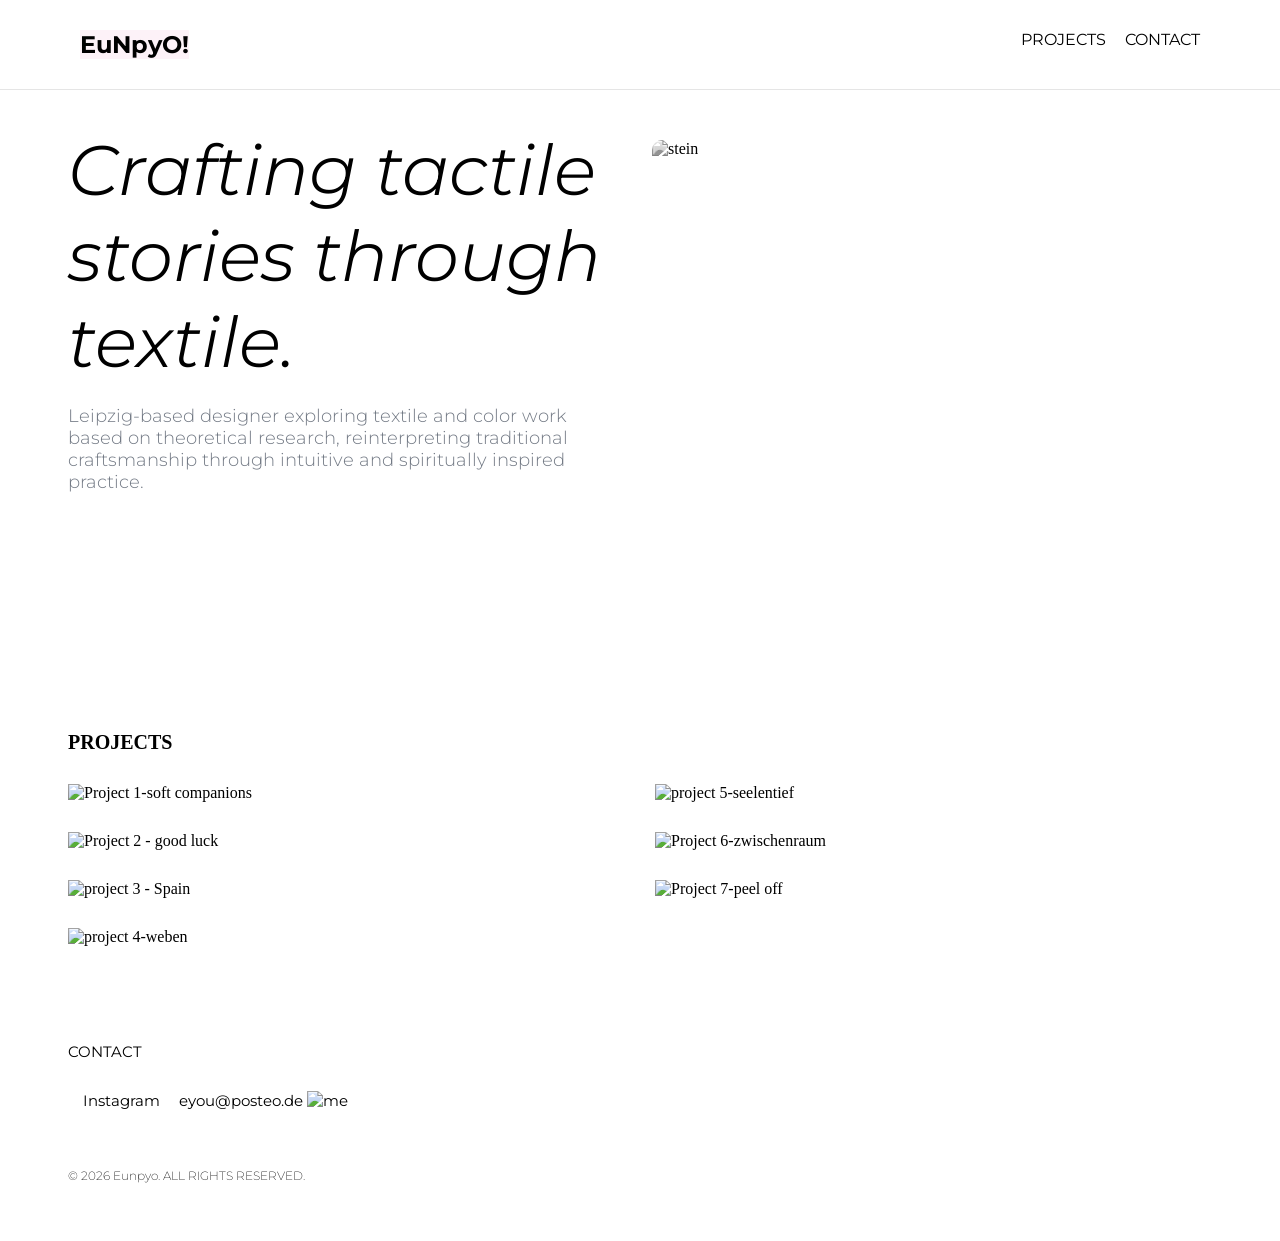
==== commit 690e85a4: "77" ====
--- a/index.html
+++ b/index.html
@@ -72,12 +72,7 @@
                     <div class="project-card" onclick="openModal('modal7')">
                         <img src="https://res.cloudinary.com/dhxujjpio/image/upload/v1773763362/peeloff_01_m3lbwq.jpg" alt="Project 7-peel off">
                     </div>
-                    <div class="project-card" onclick="openModal('modal8')">
-                        <img src="https://images.unsplash.com/photo-1452587925148-ce544e77e70d?w=500&h=600&fit=crop" alt="Project 8">
-                    </div>
-                    <div class="project-card" onclick="openModal('modal9')">
-                        <img src="https://images.unsplash.com/photo-1506905925346-21bda4d32df4?w=500&h=600&fit=crop" alt="Project 9">
-                    </div>
+                   
                 </div>
             </div>
 
@@ -306,36 +301,7 @@
                 </div>
             </div>
 
-            <!-- Modal 8 -->
-            <div id="modal8" class="modal">
-                <div class="modal-content">
-                    <span class="close" onclick="closeModal('modal8')">&times;</span>
-                    <div class="modal-text">
-                        <h2>Project Title 8</h2>
-                        <p>프로젝트에 대한 설명을 여기에 작성하세요.</p>
-                    </div>
-                    <div class="modal-gallery">
-                        <img src="https://images.unsplash.com/photo-1452587925148-ce544e77e70d?w=800&h=900&fit=crop" alt="Detail 1">
-                        <img src="https://images.unsplash.com/photo-1506905925346-21bda4d32df4?w=800&h=900&fit=crop" alt="Detail 2">
-                    </div>
-                </div>
-            </div>
-
-            <!-- Modal 9 -->
-            <div id="modal9" class="modal">
-                <div class="modal-content">
-                    <span class="close" onclick="closeModal('modal9')">&times;</span>
-                    <div class="modal-text">
-                        <h2>Project Title 9</h2>
-                        <p>프로젝트에 대한 설명을 여기에 작성하세요.</p>
-                    </div>
-                    <div class="modal-gallery">
-                        <img src="https://images.unsplash.com/photo-1558769132-cb1aea1f1d5c?w=800&h=900&fit=crop" alt="Detail 1">
-                        <img src="https://images.unsplash.com/photo-1513364776144-60967b0f800f?w=800&h=900&fit=crop" alt="Detail 2">
-                        <img src="https://images.unsplash.com/photo-1579783902614-a3fb3927b6a5?w=800&h=900&fit=crop" alt="Detail 3">
-                    </div>
-                </div>
-            </div>
+           
 
             <script>
                 function openModal(modalId) {
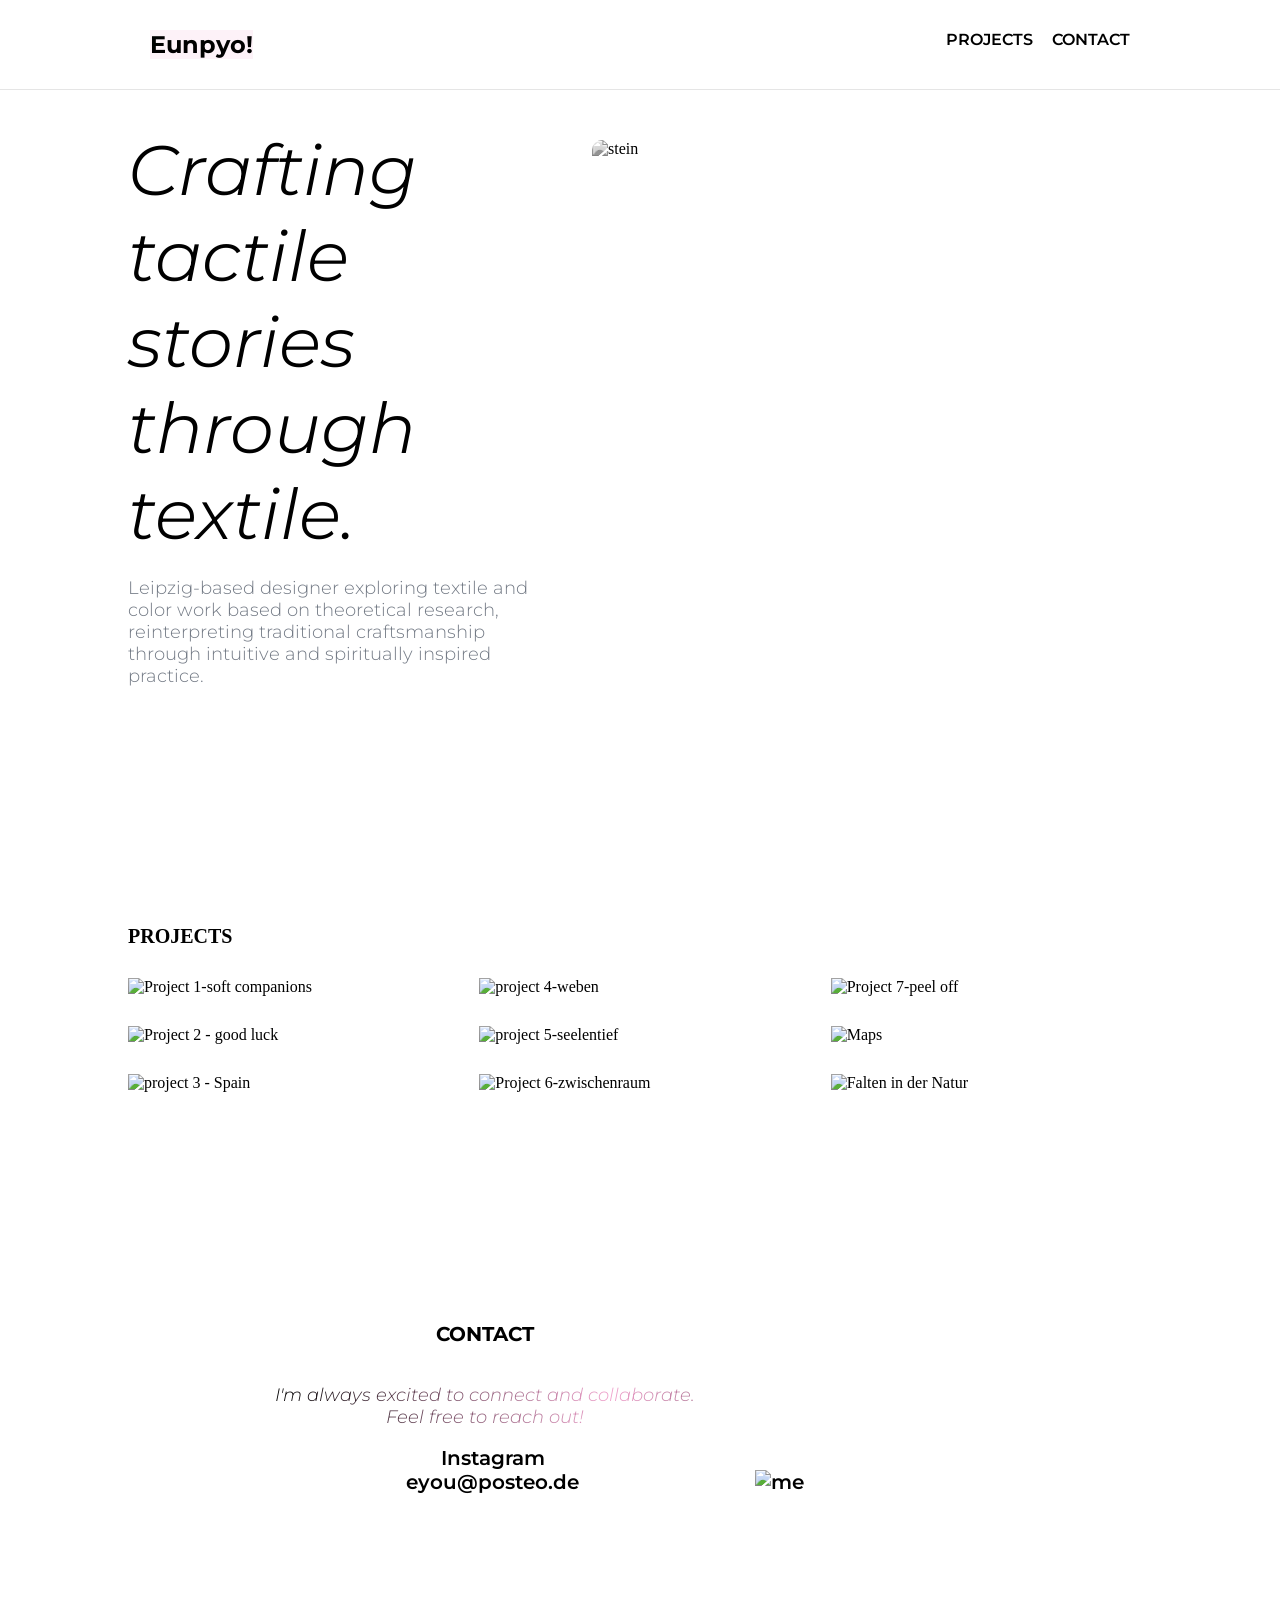
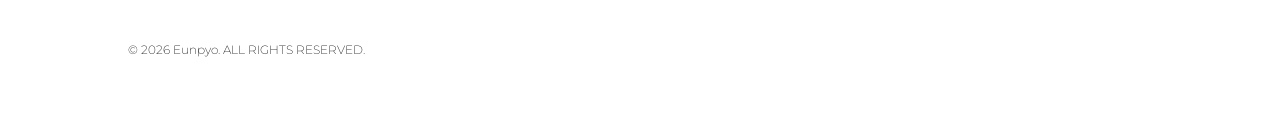
==== commit 62e68618: "Add files via upload" ====
--- a/index.html
+++ b/index.html
@@ -20,7 +20,7 @@
         <div class="frame">
 
             <nav class="navigator">
-                <a href="#"><h3 class="site-name">EuNpyO!</h3></a>
+                <a href="#"><h3 class="site-name">Eunpyo!</h3></a>
                 <ul>
                     <li><a class="nav-menu" href="index.html#projects">PROJECTS</a></li>
                     <li><a class="nav-menu" href="#contact">CONTACT</a></li>
@@ -38,7 +38,7 @@
                     
                 </div>
                 <div class="stein-image">
-                    <img src=https://res.cloudinary.com/dhxujjpio/image/upload/v1773683529/knitting_03_ywrret.png alt="stein" >
+                    <img src=https://res.cloudinary.com/dhxujjpio/image/upload/q_50/v1773683529/knitting_03_ywrret.png alt="stein" >
                 </div>
             </div>
 
@@ -50,27 +50,33 @@
 
                 <div class="project-grid">
                     <div class="project-card" onclick="openModal('modal1')">
-                        <img src="https://res.cloudinary.com/dhxujjpio/image/upload/v1773682959/eunpyo_3_jshkhr.jpg" alt="Project 1-soft companions">
+                        <img src="https://res.cloudinary.com/dhxujjpio/image/upload/q_50/v1773682959/eunpyo_3_jshkhr.jpg" alt="Project 1-soft companions">
                     </div>
                     <div class="project-card" onclick="openModal('modal2')">
-                        <img src="https://res.cloudinary.com/dhxujjpio/image/upload/v1773759824/good_luck_pixel_hwrmpp.jpg" alt="Project 2 - good luck">
+                        <img src="https://res.cloudinary.com/dhxujjpio/image/upload/q_50/v1773759824/good_luck_pixel_hwrmpp.jpg" alt="Project 2 - good luck">
                         
                     </div>
                     <div class="project-card" onclick="openModal('modal3')">
-                        <img src="https://res.cloudinary.com/dhxujjpio/image/upload/v1773680960/08_sfaaev.jpg" alt="project 3 - Spain">
+                        <img src="https://res.cloudinary.com/dhxujjpio/image/upload/q_50/v1773680960/08_sfaaev.jpg" alt="project 3 - Spain">
                     </div>
                     <div class="project-card" onclick="openModal('modal4')">
-                        <img src="https://res.cloudinary.com/dhxujjpio/image/upload/v1773684073/csm_KGM-18811018_Olaf_M_xl_c5f876da6d_tdkzp1.jpg" alt="project 4-weben">
+                        <img src="https://res.cloudinary.com/dhxujjpio/image/upload/q_50/v1773684073/csm_KGM-18811018_Olaf_M_xl_c5f876da6d_tdkzp1.jpg" alt="project 4-weben">
                     </div>
 
                       <div class="project-card" onclick="openModal('modal5')">
-                        <img src="https://res.cloudinary.com/dhxujjpio/image/upload/v1773757834/02_ntsjmw.jpg" alt="project 5-seelentief">
+                        <img src="https://res.cloudinary.com/dhxujjpio/image/upload/q_50/v1773757834/02_ntsjmw.jpg" alt="project 5-seelentief">
                     </div>
                     <div class="project-card" onclick="openModal('modal6')">
-                        <img src="https://res.cloudinary.com/dhxujjpio/image/upload/v1773760468/05-1_affqnq.jpg" alt="Project 6-zwischenraum">
+                        <img src="https://res.cloudinary.com/dhxujjpio/image/upload/q_50/v1773760468/05-1_affqnq.jpg" alt="Project 6-zwischenraum">
                     </div>
                     <div class="project-card" onclick="openModal('modal7')">
                         <img src="https://res.cloudinary.com/dhxujjpio/image/upload/v1773763362/peeloff_01_m3lbwq.jpg" alt="Project 7-peel off">
+                    </div>
+                    <div class="project-card" onclick="openModal('modal8')">
+                        <img src="https://res.cloudinary.com/dhxujjpio/image/upload/q_50/v1774007031/map02_rwsgdy.png" alt="Maps">
+                    </div>
+                    <div class="project-card" onclick="openModal('modal9')">
+                        <img src="https://res.cloudinary.com/dhxujjpio/image/upload/q_50/v1775230328/Eunpyo-15_qs1n7x.jpg" alt="Falten in der Natur">
                     </div>
                    
                 </div>
@@ -88,19 +94,19 @@
 </p>
                     </div>
                     <div class="modal-gallery">
-                        <img src="https://res.cloudinary.com/dhxujjpio/image/upload/v1773682959/eunpyo_3_jshkhr.jpg" alt="Detail 1">
-                        <img src="https://res.cloudinary.com/dhxujjpio/image/upload/v1773682955/eunpyo_1_ql5lqp.jpg" alt="Detail 2">
+                        <img src="https://res.cloudinary.com/dhxujjpio/image/upload/q_50/v1773682959/eunpyo_3_jshkhr.jpg" alt="Detail 1">
+                        <img src="https://res.cloudinary.com/dhxujjpio/image/upload/q_50/v1773682955/eunpyo_1_ql5lqp.jpg" alt="Detail 2">
                     
-                         <img src="https://res.cloudinary.com/dhxujjpio/image/upload/v1773682955/eunpyo_2_y4eevg.jpg" alt="Detail 3">
-                         <img src="https://res.cloudinary.com/dhxujjpio/image/upload/v1773682954/10_zwkfto.jpg" alt="Detail 4">
-                         <img src="https://res.cloudinary.com/dhxujjpio/image/upload/v1773682952/09_v3swuy.jpg" alt="Detail 5">
-                         <img src="https://res.cloudinary.com/dhxujjpio/image/upload/v1773682952/14_ptumpw.jpg" alt="Detail 6">
-                         <img src="https://res.cloudinary.com/dhxujjpio/image/upload/v1773682952/03_nqavu3.jpg" alt="Detail 7">
+                         <img src="https://res.cloudinary.com/dhxujjpio/image/upload/q_50/v1773682955/eunpyo_2_y4eevg.jpg" alt="Detail 3">
+                         <img src="https://res.cloudinary.com/dhxujjpio/image/upload/q_50/v1773682954/10_zwkfto.jpg" alt="Detail 4">
+                         <img src="https://res.cloudinary.com/dhxujjpio/image/upload/q_50/v1773682952/09_v3swuy.jpg" alt="Detail 5">
+                         <img src="https://res.cloudinary.com/dhxujjpio/image/upload/q_50/v1773682952/14_ptumpw.jpg" alt="Detail 6">
+                         <img src="https://res.cloudinary.com/dhxujjpio/image/upload/q_50/v1773682952/03_nqavu3.jpg" alt="Detail 7">
                          
-                         <img src="https://res.cloudinary.com/dhxujjpio/image/upload/v1773682952/03_nqavu3.jpg" alt="Detail 9">
-                         <img src="https://res.cloudinary.com/dhxujjpio/image/upload/v1773682948/eunpyo_4_ry8ceo.jpg" alt="Detail 10">
-                         <img src="https://res.cloudinary.com/dhxujjpio/image/upload/v1773682948/eunpyo_5_job91m.jpg" alt="Detail 11">
-                         <img src="https://res.cloudinary.com/dhxujjpio/image/upload/v1773682949/05_wdue4i.jpg" alt="Detail 12">
+                         <img src="https://res.cloudinary.com/dhxujjpio/image/upload/q_50/v1773682952/03_nqavu3.jpg" alt="Detail 9">
+                         <img src="https://res.cloudinary.com/dhxujjpio/image/upload/q_50/v1773682948/eunpyo_4_ry8ceo.jpg" alt="Detail 10">
+                         <img src="https://res.cloudinary.com/dhxujjpio/image/upload/q_50/v1773682948/eunpyo_5_job91m.jpg" alt="Detail 11">
+                         <img src="https://res.cloudinary.com/dhxujjpio/image/upload/q_50/v1773682949/05_wdue4i.jpg" alt="Detail 12">
                     </div>
                 </div>
             </div>
@@ -127,17 +133,17 @@
 conveys disturbing information and reminds us of our responsibility towards nature.</p>
                     </div>
                     <div class="modal-gallery">
-                        <img src="https://res.cloudinary.com/dhxujjpio/image/upload/v1773759824/good_luck_pixel_hwrmpp.jpg" alt="0">
-                        <img src="https://res.cloudinary.com/dhxujjpio/image/upload/v1773680997/Eunpyo_Lee_image14_bkrqpr.jpg" alt="Detail 1">
-                        <img src="https://res.cloudinary.com/dhxujjpio/image/upload/v1773680998/Eunpyo_Lee_image13_yuitm4.jpg" alt="Detail 2">
-                        <img src="https://res.cloudinary.com/dhxujjpio/image/upload/v1773680985/Eunpyo_Lee_image01_cuq90n.jpg">
-                        <img src="https://res.cloudinary.com/dhxujjpio/image/upload/v1773680979/Eunpyo_Lee_image05_qpsnbs.jpg" alt="Detail 3">
-                        <img src="https://res.cloudinary.com/dhxujjpio/image/upload/v1773680993/Eunpyo_Lee_image10_qd1dzr.jpg" alt="Detail 4">
-                        <img src="https://res.cloudinary.com/dhxujjpio/image/upload/v1773681000/Eunpyo_Lee_image15_x2jc61.jpg" alt="Detail 5">
-                        <img src="https://res.cloudinary.com/dhxujjpio/image/upload/v1773680987/Eunpyo_Lee_image07_vgycxe.jpg" alt="Detail 6">
-
-                        <img src="https://res.cloudinary.com/dhxujjpio/image/upload/v1773680988/Eunpyo_Lee_image11_krdpgm.jpg" alt="7">
-                        <img src="https://res.cloudinary.com/dhxujjpio/image/upload/v1773681005/Eunpyo_Lee_image16_s62kgg.jpg" alt="8">
+                        <img src="https://res.cloudinary.com/dhxujjpio/image/upload/q_50/v1773759824/good_luck_pixel_hwrmpp.jpg" alt="0">
+                        <img src="https://res.cloudinary.com/dhxujjpio/image/upload/q_50/v1773680997/Eunpyo_Lee_image14_bkrqpr.jpg" alt="Detail 1">
+                        <img src="https://res.cloudinary.com/dhxujjpio/image/upload/q_50/v1773680998/Eunpyo_Lee_image13_yuitm4.jpg" alt="Detail 2">
+                        <img src="https://res.cloudinary.com/dhxujjpio/image/upload/q_50/v1773680985/Eunpyo_Lee_image01_cuq90n.jpg">
+                        <img src="https://res.cloudinary.com/dhxujjpio/image/upload/q_50/v1773680979/Eunpyo_Lee_image05_qpsnbs.jpg" alt="Detail 3">
+                        <img src="https://res.cloudinary.com/dhxujjpio/image/upload/q_50/v1773680993/Eunpyo_Lee_image10_qd1dzr.jpg" alt="Detail 4">
+                        <img src="https://res.cloudinary.com/dhxujjpio/image/upload/q_50/v1773681000/Eunpyo_Lee_image15_x2jc61.jpg" alt="Detail 5">
+                        <img src="https://res.cloudinary.com/dhxujjpio/image/upload/q_50/v1773680987/Eunpyo_Lee_image07_vgycxe.jpg" alt="Detail 6">
+
+                        <img src="https://res.cloudinary.com/dhxujjpio/image/upload/q_50/v1773680988/Eunpyo_Lee_image11_krdpgm.jpg" alt="7">
+                        <img src="https://res.cloudinary.com/dhxujjpio/image/upload/q_50/v1773681005/Eunpyo_Lee_image16_s62kgg.jpg" alt="8">
                         
                     </div>
                 </div>
@@ -153,16 +159,16 @@
                         </p>
                     </div>
                     <div class="modal-gallery">
-                        <img src="https://res.cloudinary.com/dhxujjpio/image/upload/v1773680953/01_zsoruz.png" alt="img 1">
-                        <img src="https://res.cloudinary.com/dhxujjpio/image/upload/v1773680955/02_kmnna8.png" alt="img 2">
-                        <img src="https://res.cloudinary.com/dhxujjpio/image/upload/v1773680958/05_ezq8mb.png" alt="Project 4">
-                        <img src="https://res.cloudinary.com/dhxujjpio/image/upload/v1773680955/03_r2pdrz.png" alt="Project 4">
-                        <img src="https://res.cloudinary.com/dhxujjpio/image/upload/v1773680959/08_qtjs2b.png" alt="Project 4">
-                        <img src="https://res.cloudinary.com/dhxujjpio/image/upload/v1773680960/04_ouipsg.png" alt="Project 4">
-                        <img src="https://res.cloudinary.com/dhxujjpio/image/upload/v1773680962/09_kqisxb.png" alt="Project 4">
-                        <img src="https://res.cloudinary.com/dhxujjpio/image/upload/v1773680962/07_rq3vtu.png" alt="Project 4">
-                        <img src="https://res.cloudinary.com/dhxujjpio/image/upload/v1773680962/10_fvg4dq.png" alt="Project 4">
-                        <img src="https://res.cloudinary.com/dhxujjpio/image/upload/v1773680957/06_qmwmcp.png" alt="Project 4">
+                        <img src="https://res.cloudinary.com/dhxujjpio/image/upload/q_50/v1773680953/01_zsoruz.png" alt="img 1">
+                        <img src="https://res.cloudinary.com/dhxujjpio/image/upload/q_50/v1773680955/02_kmnna8.png" alt="img 2">
+                        <img src="https://res.cloudinary.com/dhxujjpio/image/upload/q_50/v1773680958/05_ezq8mb.png" alt="Project 4">
+                        <img src="https://res.cloudinary.com/dhxujjpio/image/upload/q_50/v1773680955/03_r2pdrz.png" alt="Project 4">
+                        <img src="https://res.cloudinary.com/dhxujjpio/image/upload/q_50/v1773680959/08_qtjs2b.png" alt="Project 4">
+                        <img src="https://res.cloudinary.com/dhxujjpio/image/upload/q_50/v1773680960/04_ouipsg.png" alt="Project 4">
+                        <img src="https://res.cloudinary.com/dhxujjpio/image/upload/q_50/v1773680962/09_kqisxb.png" alt="Project 4">
+                        <img src="https://res.cloudinary.com/dhxujjpio/image/upload/q_50/v1773680962/07_rq3vtu.png" alt="Project 4">
+                        <img src="https://res.cloudinary.com/dhxujjpio/image/upload/q_50/v1773680962/10_fvg4dq.png" alt="Project 4">
+                        <img src="https://res.cloudinary.com/dhxujjpio/image/upload/q_50/v1773680957/06_qmwmcp.png" alt="Project 4">
                     </div>
                 </div>
             </div>
@@ -176,17 +182,17 @@
                         <p>2023</p>
                     </div>
                     <div class="modal-gallery">
-                        <img src="https://res.cloudinary.com/dhxujjpio/image/upload/v1773683998/Eunpyo_01_k4j3rs.jpg" alt="1">
-                        <img src="https://res.cloudinary.com/dhxujjpio/image/upload/v1773683999/Eunpyo_06_ez5yg5.jpg" alt="2">
-                        <img src="https://res.cloudinary.com/dhxujjpio/image/upload/v1773684004/Eunpyo_08_y043na.jpg" alt="3">
-                        <img src="https://res.cloudinary.com/dhxujjpio/image/upload/v1773683993/Eunpyo_04_rrl1tg.jpg" alt="4">
-                        <img src="https://res.cloudinary.com/dhxujjpio/image/upload/v1773684001/Eunpyo_02_ofjruw.jpg" alt="5">
-                        <img src="https://res.cloudinary.com/dhxujjpio/image/upload/v1773684003/Eunpyo_07_pxfkaf.jpg" alt="6">
-                        <img src="https://res.cloudinary.com/dhxujjpio/image/upload/v1773759434/Eunpyo_11_uahmeq.jpg" alt="7">
-                        <img src="https://res.cloudinary.com/dhxujjpio/image/upload/v1773759434/Eunpyo_10_fvc3lr.jpg" alt="8">
-                        <img src="https://res.cloudinary.com/dhxujjpio/image/upload/v1773759438/Eunpyo_ult54x.jpg" alt="9">
-                        <img src="https://res.cloudinary.com/dhxujjpio/image/upload/v1773759440/Eunpyo_12_ktcmc4.jpg" alt="10">
-                        <img src="https://res.cloudinary.com/dhxujjpio/image/upload/v1773759440/Eunpyo_09_fo48wu.jpg" alt="11">
+                        <img src="https://res.cloudinary.com/dhxujjpio/image/upload/q_50/v1773683998/Eunpyo_01_k4j3rs.jpg" alt="1">
+                        <img src="https://res.cloudinary.com/dhxujjpio/image/upload/q_50/v1773683999/Eunpyo_06_ez5yg5.jpg" alt="2">
+                        <img src="https://res.cloudinary.com/dhxujjpio/image/upload/q_50/v1773684004/Eunpyo_08_y043na.jpg" alt="3">
+                        <img src="https://res.cloudinary.com/dhxujjpio/image/upload/q_50/v1773683993/Eunpyo_04_rrl1tg.jpg" alt="4">
+                        <img src="https://res.cloudinary.com/dhxujjpio/image/upload/q_50/v1773684001/Eunpyo_02_ofjruw.jpg" alt="5">
+                        <img src="https://res.cloudinary.com/dhxujjpio/image/upload/q_50/v1773684003/Eunpyo_07_pxfkaf.jpg" alt="6">
+                        <img src="https://res.cloudinary.com/dhxujjpio/image/upload/q_50/v1773759434/Eunpyo_11_uahmeq.jpg" alt="7">
+                        <img src="https://res.cloudinary.com/dhxujjpio/image/upload/q_50/v1773759434/Eunpyo_10_fvc3lr.jpg" alt="8">
+                        <img src="https://res.cloudinary.com/dhxujjpio/image/upload/q_50/v1773759438/Eunpyo_ult54x.jpg" alt="9">
+                        <img src="https://res.cloudinary.com/dhxujjpio/image/upload/q_50/v1773759440/Eunpyo_12_ktcmc4.jpg" alt="10">
+                        <img src="https://res.cloudinary.com/dhxujjpio/image/upload/q_50/v1773759440/Eunpyo_09_fo48wu.jpg" alt="11">
                     </div>
                 </div>
             </div>
@@ -219,16 +225,22 @@
 können wir eine tiefe innere Ruhe verspüren.</p>
                     </div>
                     <div class="modal-gallery">
-                        <img src="https://res.cloudinary.com/dhxujjpio/image/upload/v1773757833/01_yzgy3r.jpg" alt="Detail 1">
-
-                        <img src="https://res.cloudinary.com/dhxujjpio/image/upload/v1773757836/03_t3bebf.jpg" alt="2">
-
-                        <img src="https://res.cloudinary.com/dhxujjpio/image/upload/v1773757838/04_kwtgbw.jpg" alt="3">
-                        <img src="https://res.cloudinary.com/dhxujjpio/image/upload/v1773757833/00_cvtlmb.jpg" alt="4">
-                        <img src="https://res.cloudinary.com/dhxujjpio/image/upload/v1773757847/01-4_l4l3hl.jpg" alt="5">
-                        <img src="https://res.cloudinary.com/dhxujjpio/image/upload/v1773757870/ss24_015_btvcqi.jpg" alt="6">
-                        <img src="https://res.cloudinary.com/dhxujjpio/image/upload/v1773760303/01_Eunpyo_psxvbd.png" alt="7">
-                        <img src="https://res.cloudinary.com/dhxujjpio/image/upload/v1773760316/ss24_012_xansge.jpg" alt="8">
+                        <img src="https://res.cloudinary.com/dhxujjpio/image/upload/q_50/v1773757833/01_yzgy3r.jpg" alt="Detail 1">
+
+                        <img src="https://res.cloudinary.com/dhxujjpio/image/upload/q_50/v1773757836/03_t3bebf.jpg" alt="2">
+
+                        <img src="https://res.cloudinary.com/dhxujjpio/image/upload/q_50/v1773757838/04_kwtgbw.jpg" alt="3">
+                        <img src="https://res.cloudinary.com/dhxujjpio/image/upload/q_50/v1773757833/00_cvtlmb.jpg" alt="4">
+                        <img src="https://res.cloudinary.com/dhxujjpio/image/upload/q_50/v1773757847/01-4_l4l3hl.jpg" alt="5">
+                        <img src="https://res.cloudinary.com/dhxujjpio/image/upload/q_50/v1773757870/ss24_015_btvcqi.jpg" alt="6">
+                        <img src="https://res.cloudinary.com/dhxujjpio/image/upload/q_50/v1773760303/01_Eunpyo_psxvbd.png" alt="7">
+                        <img src="https://res.cloudinary.com/dhxujjpio/image/upload/q_50/v1773760316/ss24_012_xansge.jpg" alt="8">
+                        <div class="modal-video">
+                            <iframe src="https://res.cloudinary.com/dhxujjpio/video/upload/v1775233156/1_rpy1rr.mp4" 1></iframe>
+                        </div>
+                        <div class="modal-video">
+                            <iframe src="https://res.cloudinary.com/dhxujjpio/video/upload/v1775233158/2_xu1wkb.mp4" 2></iframe>
+                        </div>
                     </div>
                 </div>
             </div>
@@ -243,19 +255,19 @@
 Das Theater-Foyer der Akademie der Künste ist ein Zwischenraum zwischen Garten und Theater, den Gäste durchqueren, bevor sie entweder zum Theatersaal gehen oder dort ihre Zeit verbringen.  In diesem Ort findet man mehrere Steinsäulen und der Raum hat eine niedrige Decke. Außerdem ist die Stimmung des Ortes durch dunkle und eher schwere Materialien geprägt , daher ist der Vorhang-Entwurf aus leichtem, dünnen und durchsichtigen Stoff gefertigt, um ein Gegengewicht zu bilden. Durch die Gestaltung fühlt man sich weich und sanft an diesem Platz. Dieser Vorhang dient sowohl als Kunstwerk als auch als Beleuchtung. Ein Arduino-gesteuertes System reagiert dynamisch auf Veränderungven des Umgebungslichts und spart Energie, indem es sich entweder dimmt oder ganz ausschaltet, wenn der Raum ungenutzt ist. Schließlich inszeniert der Vorhang ein faszinierendes Zusammenspiel zwischen Raum und Licht, bringt Wärme und Lebendigkeit in eine dunkle Umgebung. Darüber hinaus begrüßt er die Gäste herzlich und begleitet sie zum Veranstaltungsort</p>
                     </div>
                     <div class="modal-gallery">
-                        <img src="https://res.cloudinary.com/dhxujjpio/image/upload/v1773760466/05_ofrjdf.jpg" alt="0">
-                        <img src="https://res.cloudinary.com/dhxujjpio/image/upload/v1773760464/04-1_oqv1pt.jpg" alt="Detail 1">
-                        <img src="https://res.cloudinary.com/dhxujjpio/image/upload/v1773760468/05-1_affqnq.jpg" alt="Detail 2">
-                        <img src="https://res.cloudinary.com/dhxujjpio/image/upload/v1773760485/17_hepfdc.jpg" alt="3">
-                        <img src="https://res.cloudinary.com/dhxujjpio/image/upload/v1773760472/16_z1honm.jpg" alt="4">
-                        <img src="https://res.cloudinary.com/dhxujjpio/image/upload/v1773760483/21_ao387s.jpg" alt="5">
-                        <img src="https://res.cloudinary.com/dhxujjpio/image/upload/v1773760476/19-1_myoy5g.jpg" alt="6">
-                        <img src="https://res.cloudinary.com/dhxujjpio/image/upload/v1773760485/20-1_rcvc0m.jpg" alt="7">
-                        <img src="https://res.cloudinary.com/dhxujjpio/image/upload/v1773760463/01-1_d8d6kt.jpg" alt="8">
-                        <img src="https://res.cloudinary.com/dhxujjpio/image/upload/v1773760477/22_bhfnwx.jpg" alt="9">
-                        <img src="https://res.cloudinary.com/dhxujjpio/image/upload/v1773760478/23_wta635.jpg" alt="10">
-                        <img src="https://res.cloudinary.com/dhxujjpio/image/upload/v1773760479/24_hsbpv8.jpg" alt="11">
-                        <img src="https://res.cloudinary.com/dhxujjpio/image/upload/v1773760471/15-1_hhteo9.jpg" alt="12">
+                        <img src="https://res.cloudinary.com/dhxujjpio/image/upload/q_50/v1773760466/05_ofrjdf.jpg" alt="0">
+                        <img src="https://res.cloudinary.com/dhxujjpio/image/upload/q_50/v1773760464/04-1_oqv1pt.jpg" alt="Detail 1">
+                        <img src="https://res.cloudinary.com/dhxujjpio/image/upload/q_50/v1773760468/05-1_affqnq.jpg" alt="Detail 2">
+                        <img src="https://res.cloudinary.com/dhxujjpio/image/upload/q_50/v1773760485/17_hepfdc.jpg" alt="3">
+                        <img src="https://res.cloudinary.com/dhxujjpio/image/upload/q_50/v1773760472/16_z1honm.jpg" alt="4">
+                        <img src="https://res.cloudinary.com/dhxujjpio/image/upload/q_50/v1773760483/21_ao387s.jpg" alt="5">
+                        <img src="https://res.cloudinary.com/dhxujjpio/image/upload/q_50/v1773760476/19-1_myoy5g.jpg" alt="6">
+                        <img src="https://res.cloudinary.com/dhxujjpio/image/upload/q_50/v1773760485/20-1_rcvc0m.jpg" alt="7">
+                        <img src="https://res.cloudinary.com/dhxujjpio/image/upload/q_50/v1773760463/01-1_d8d6kt.jpg" alt="8">
+                        <img src="https://res.cloudinary.com/dhxujjpio/image/upload/q_50/v1773760477/22_bhfnwx.jpg" alt="9">
+                        <img src="https://res.cloudinary.com/dhxujjpio/image/upload/q_50/v1773760478/23_wta635.jpg" alt="10">
+                        <img src="https://res.cloudinary.com/dhxujjpio/image/upload/q_50/v1773760479/24_hsbpv8.jpg" alt="11">
+                        <img src="https://res.cloudinary.com/dhxujjpio/image/upload/q_50/v1773760471/15-1_hhteo9.jpg" alt="12">
                     </div>
                 </div>
             </div>
@@ -274,26 +286,26 @@
                     <div class="modal-gallery">
                         <img src="https://res.cloudinary.com/dhxujjpio/image/upload/v1773763362/peeloff_01_m3lbwq.jpg" alt="Detail 1">
                         <img src="https://res.cloudinary.com/dhxujjpio/image/upload/v1773763372/peeloff_02_tkkoma.jpg" alt="Detail 2">
-                        <img src="https://res.cloudinary.com/dhxujjpio/image/upload/v1773763386/01_Eunpyo_kokjt7.jpg" alt="2">
                         <img src="https://res.cloudinary.com/dhxujjpio/image/upload/v1773763390/peeloff_03_frd5v1.jpg" alt="1">
-                        <img src="https://res.cloudinary.com/dhxujjpio/image/upload/v1773763373/04_textil_cytxx5.jpg" alt="3">
-                        <img src="https://res.cloudinary.com/dhxujjpio/image/upload/v1773763373/02_textil_d7uuxq.jpg" alt="4">
-                        <img src="https://res.cloudinary.com/dhxujjpio/image/upload/v1773763346/onion_01_eut59m.jpg" alt="5">
-                        <img src="https://res.cloudinary.com/dhxujjpio/image/upload/v1773763362/onion_02_zypdgu.jpg" alt="6">
-                        <img src="https://res.cloudinary.com/dhxujjpio/image/upload/v1773763376/onion_03_czgniy.jpg" alt="7">
-                        <img src="https://res.cloudinary.com/dhxujjpio/image/upload/v1773763373/04_textil_cytxx5.jpg" alt="8">
-                        <img src="https://res.cloudinary.com/dhxujjpio/image/upload/v1773763373/02_textil_d7uuxq.jpg" alt="9">
-                        <img src="https://res.cloudinary.com/dhxujjpio/image/upload/v1773763379/_DSC8424_udftsq.jpg" alt="10">
-                        <img src="https://res.cloudinary.com/dhxujjpio/image/upload/v1773763380/_DSC8425_sfafru.jpg" alt="11">
-                        <img src="https://res.cloudinary.com/dhxujjpio/image/upload/v1773764484/einfach_folding_peel_off_hoch_lbdgrs.jpg" alt="">
+                        <img src="https://res.cloudinary.com/dhxujjpio/image/upload/v1773763376/onion_03_czgniy.jpg" alt="3">
+                        <img src="https://res.cloudinary.com/dhxujjpio/image/upload/v1773763362/onion_02_zypdgu.jpg" alt="4">
+                        <img src="https://res.cloudinary.com/dhxujjpio/image/upload/v1773763373/02_textil_d7uuxq.jpg" alt="5">
+                        <img src="https://res.cloudinary.com/dhxujjpio/image/upload/v1773763373/04_textil_cytxx5.jpg" alt="6">
+                        <img src="https://res.cloudinary.com/dhxujjpio/image/upload/v1773763379/_DSC8424_udftsq.jpg" alt="7">
+                        <img src="https://res.cloudinary.com/dhxujjpio/image/upload/v1773764484/einfach_folding_peel_off_hoch_lbdgrs.jpg" alt="8">
+                        <img src="https://res.cloudinary.com/dhxujjpio/image/upload/v1773764157/einfach_folding_peel_off_hoch2_owi10e.jpg" alt="9">
+                        <img src="https://res.cloudinary.com/dhxujjpio/image/upload/v1773764162/einfach_folding_peel_off_hoch3_qq3bto.jpg" alt="10">
+                        <img src="https://res.cloudinary.com/dhxujjpio/image/upload/v1773764163/einfach_folding_peel_off_hoch4_zkhtlg.jpg" alt="11">
+                        <img src="https://res.cloudinary.com/dhxujjpio/image/upload/v1773764167/einfach_folding_peel_off_hoch5_ns1rec.jpg" alt="12">
+                        <img src="https://res.cloudinary.com/dhxujjpio/image/upload/v1773764172/einfach_folding_peel_off_hoch7_aimnk4.jpg" alt="13">
+                        <img src="https://res.cloudinary.com/dhxujjpio/image/upload/v1773764168/einfach_folding_peel_off_hoch6_z6csot.jpg" alt="14">
+                        <img src="https://res.cloudinary.com/dhxujjpio/image/upload/v1773764172/einfach_folding_peel_off_hoch7_aimnk4.jpg" alt="13">
+                        <img src="https://res.cloudinary.com/dhxujjpio/image/upload/v1773764174/einfach_folding_peel_off_hoch8_sfpbeb.jpg" alt="13">
+                        <img src="https://res.cloudinary.com/dhxujjpio/image/upload/v1773764178/einfach_folding_peel_off_hoch9_zovglq.jpg" alt="13">
+                         <img src="https://res.cloudinary.com/dhxujjpio/image/upload/v1773764179/einfach_folding_peel_off_hoch10_ec09lz.jpg" alt="13">
+                       
                         
-                        <img src="https://res.cloudinary.com/dhxujjpio/image/upload/v1773764157/einfach_folding_peel_off_hoch2_owi10e.jpg" alt="">
-                        <img src="https://res.cloudinary.com/dhxujjpio/image/upload/v1773764162/einfach_folding_peel_off_hoch3_qq3bto.jpg" alt="">
-                        <img src="https://res.cloudinary.com/dhxujjpio/image/upload/v1773764163/einfach_folding_peel_off_hoch4_zkhtlg.jpg" alt="">
-                        <img src="https://res.cloudinary.com/dhxujjpio/image/upload/v1773764167/einfach_folding_peel_off_hoch5_ns1rec.jpg" alt="">
-                        <img src="https://res.cloudinary.com/dhxujjpio/image/upload/v1773764168/einfach_folding_peel_off_hoch6_z6csot.jpg" alt="">
-                        <img src="https://res.cloudinary.com/dhxujjpio/image/upload/v1773764172/einfach_folding_peel_off_hoch7_aimnk4.jpg" alt="">
-                        <img src="https://res.cloudinary.com/dhxujjpio/image/upload/v1773764178/einfach_folding_peel_off_hoch9_zovglq.jpg" alt="">
+                     
                         
                         
 
@@ -302,11 +314,62 @@
             </div>
 
            
+
+            <!-- Modal 8 -->
+            <div id="modal8" class="modal">
+                <div class="modal-content">
+                    <span class="close" onclick="closeModal('modal8')">&times;</span>
+                    <div class="modal-text">
+                        <h2>Maps,2024</h2>
+                        <p>Illustration for "Eignungsprüfung" Textile Department Applicants by Kunsthochschule Berlin .</p>
+                    </div>
+                    <div class="modal-gallery">
+                        <img src="https://res.cloudinary.com/dhxujjpio/image/upload/q_50/v1774007031/map02_rwsgdy.png" alt="Detail 1">
+                        <img src="https://res.cloudinary.com/dhxujjpio/image/upload/q_50/v1774007028/map03_j9s9vx.png" alt="Detail 2">
+                         <img src="https://res.cloudinary.com/dhxujjpio/image/upload/q_50/v1774007033/map04_ltnnwe.png" alt="Detail 2">
+                          <img src="https://res.cloudinary.com/dhxujjpio/image/upload/q_50/v1774007034/map045_le9r2a.png" alt="Detail 2">
+                           <img src="https://res.cloudinary.com/dhxujjpio/image/upload/q_50/v1774007037/map0456_rqeeph.png" alt="Detail 2">
+                            
+                    </div>
+                </div>
+            </div>
+
+            <!-- Modal 9 -->
+            <div id="modal9" class="modal">
+                <div class="modal-content">
+                    <span class="close" onclick="closeModal('modal9')">&times;</span>
+                    <div class="modal-text">
+                        <h2>Falten in der Natur, 2023</h2>
+                        <p>
+Verstecken, separieren, falten sind verschiedene Formen, eine Beziehung zwischen Innen und Außen zu gestalten und das Einzelne mit der Offenheit des Raums, der Welt in Verbindung zu bringen oder von ihr abzuschotten. Die Mohnpflanze zeigt diese Techniken gleich doppelt, in der Blüte, die wie ein Origami gefaltet in der Knospe wartet, um sich bei deren Öffnen nur noch ausfalten zu müssen, und in der charakteristischen Mohn-Kapsel, in der auf engem, geschütztem Raum tausende winzige Samen darauf warten, in die Welt verstreut (oder geerntet) zu werden.
+ 
+Die Kapsel enthält Kammern, deren Wände sich vertikal, sternförmig nach außen ziehen. Ein Zusammenspiel von trennenden Membranen und Inhalt, das eine optimale Stabilität herstellt und den Raum in einer Art Faltstruktur aufteilt. In meiner Arbeit wird die Faltung aufgegriffen, aber als geöffneter Raum, der den einzelnen, „monadischen“ Samen nur noch wenig Schutz bietet. Eine Abstraktion des “relativen” Raums, in dem sich das Leben abspielt.
+.</p>
+                    </div>
+                    <div class="modal-gallery">
+                         <img src="https://res.cloudinary.com/dhxujjpio/image/upload/q_50/v1775230864/Lee_Eunpyo_-_Falten_in_der_Natur_2023_08_p8e1rk.png" alt="Detail 1">
+                        <img src="https://res.cloudinary.com/dhxujjpio/image/upload/q_50/v1775230328/Eunpyo-16_nvenwv.jpg" alt="Detail 1">
+                        <img src="https://res.cloudinary.com/dhxujjpio/image/upload/q_50/v1775230328/Eunpyo-15_qs1n7x.jpg" alt="Detail 2">
+                        <img src="https://res.cloudinary.com/dhxujjpio/image/upload/q_50/v1775230329/Eunpyo-17_hw25je.jpg" alt="Detail 2">
+                        <img src="https://res.cloudinary.com/dhxujjpio/image/upload/q_50/v1775230281/6_xjjjgl.jpg" alt="Detail 2">
+                        <img src="https://res.cloudinary.com/dhxujjpio/image/upload/q_50/v1775230280/19_eki6dl.jpg" alt="Detail 2">
+                        <img src="https://res.cloudinary.com/dhxujjpio/image/upload/q_50/v1775230279/17_grshek.jpg" alt="Detail 2">
+                        <img src="https://res.cloudinary.com/dhxujjpio/image/upload/q_50/v1775230279/16_rtryqj.jpg" alt="Detail 2">
+                        <img src="https://res.cloudinary.com/dhxujjpio/image/upload/q_50/v1775230661/Lee_Eunpyo_-_Falten_in_der_Natur_2023_03_t7rxza.jpg" alt="Detail 2">
+                        <img src="https://res.cloudinary.com/dhxujjpio/image/upload/q_50/v1775230659/Lee_Eunpyo_-_Falten_in_der_Natur_2023_04_vlqnws.jpg" alt="Detail 2">
+                          <img src="https://res.cloudinary.com/dhxujjpio/image/upload/q_50/v1775230658/Lee_Eunpyo_-_Falten_in_der_Natur_2023_02_mxb8z7.jpg" alt="Detail 2">
+                            <img src="https://res.cloudinary.com/dhxujjpio/image/upload/q_50/v1775230659/Lee_Eunpyo_-_Falten_in_der_Natur_2023_09_nulqk1.jpg" alt="Detail 2">
+                              <img src="https://res.cloudinary.com/dhxujjpio/image/upload/q_50/v1775230658/Lee_Eunpyo_-_Falten_in_der_Natur_2023_10_ps8qhu.jpg" alt="Detail 2">
+                              <img src="https://res.cloudinary.com/dhxujjpio/image/upload/q_50/v1775230280/4_ypih3p.jpg" alt="Detail 2">
+                    </div>
+                </div>
+            </div>
 
             <script>
                 function openModal(modalId) {
                     document.getElementById(modalId).style.display = 'block';
                     document.body.style.overflow = 'hidden';
+                    setTimeout(() => applyMasonry(modalId), 100);
                 }
 
                 function closeModal(modalId) {
@@ -320,18 +383,85 @@
                         document.body.style.overflow = '';
                     }
                 }
+
+                function applyMasonry(modalId) {
+                    const gallery = document.querySelector('#' + modalId + ' .modal-gallery');
+                    if (!gallery) return;
+                    const imgs = gallery.querySelectorAll('img');
+                    let loaded = 0;
+                    const total = imgs.length;
+                    if (total === 0) { doMasonry(gallery); return; }
+                    imgs.forEach(img => {
+                        if (img.complete && img.naturalWidth > 0) {
+                            loaded++;
+                            if (loaded === total) doMasonry(gallery);
+                        } else {
+                            img.onload = () => { loaded++; if (loaded === total) doMasonry(gallery); };
+                            img.onerror = () => { loaded++; if (loaded === total) doMasonry(gallery); };
+                        }
+                    });
+                    if (loaded === total) doMasonry(gallery);
+                    // 재시도: 늦게 로드되는 이미지 대비
+                    setTimeout(() => doMasonry(gallery), 500);
+                    setTimeout(() => doMasonry(gallery), 1500);
+                }
+
+                function doMasonry(gallery) {
+                    const cols = 3;
+                    const gap = 20;
+                    const colWidth = (gallery.offsetWidth - gap * (cols - 1)) / cols;
+                    const colHeights = Array(cols).fill(0);
+                    const items = gallery.querySelectorAll('img, .modal-video');
+
+                    gallery.style.position = 'relative';
+                    gallery.style.display = 'block';
+
+                    items.forEach((item, i) => {
+                        const col = i % cols;
+                        const x = col * (colWidth + gap);
+                        const y = colHeights[col];
+
+                        item.style.position = 'absolute';
+                        item.style.left = x + 'px';
+                        item.style.top = y + 'px';
+                        item.style.width = colWidth + 'px';
+                        item.style.margin = '0';
+
+                        let h;
+                        if (item.tagName === 'IMG') {
+                            h = item.naturalHeight * (colWidth / item.naturalWidth);
+                            item.style.height = 'auto';
+                        } else {
+                            h = colWidth * (9 / 16);
+                            item.style.height = h + 'px';
+                            item.style.paddingBottom = '0';
+                            item.style.overflow = 'hidden';
+                            const iframe = item.querySelector('iframe');
+                            if (iframe) {
+                                iframe.style.position = 'static';
+                                iframe.style.width = '100%';
+                                iframe.style.height = (h + 60) + 'px';
+                                iframe.style.marginTop = '-30px';
+                            }
+                        }
+
+                        colHeights[col] += h + gap;
+                    });
+
+                    gallery.style.height = Math.max(...colHeights) + 'px';
+                }
             </script>
 
 
 
             <div class="contact" id="contact">
-                <h3 class="contact">CONTACT</h3>
-                <li><a href="https://www.instagram.com/elov.archive">Instagram</a></li>
-                   <li><a href="">eyou@posteo.de</a></li>
-                <img src="https://res.cloudinary.com/dhxujjpio/image/upload/v1773683616/knitting_02_boxh6k.png" alt="me" width="400px">
-
-                    
-                
+                <div class="contact-left">
+                    <h3 class="contac project-text">CONTACT</h3>
+                    <h3 class="contacttext">I'm always excited to connect and collaborate. <br>Feel free to reach out!</h3>
+                    <li><a href="https://www.instagram.com/elov.archive">Instagram</a></li>
+                    <li><a href="">eyou@posteo.de</a></li>
+                </div>
+                <img class="contact-img" src="https://res.cloudinary.com/dhxujjpio/image/upload/q_50/v1773683616/knitting_02_boxh6k.png" alt="me" width="250px">
             </div>
 
 
@@ -345,4 +475,4 @@
     
     
     </body>
-</html>+</html>
--- a/style.css
+++ b/style.css
@@ -23,7 +23,7 @@
 
 
 .frame{
-    margin: 30px  60px;
+    margin: 30px 120px;
     margin-top: 60px;
     display: flex;
     flex-direction: column;
@@ -38,7 +38,7 @@
     flex-direction: row;
     justify-content: space-between;
     background-color: white;
-    padding: 30px 80px;
+    padding: 30px 150px;
     z-index: 1000;
     border-bottom: 1px solid #e5e5e5;
 }
@@ -76,7 +76,7 @@
 
 .nav-menu{
     font-family: "montserrat", ui-sans-serif, sans-serif;
-    font-weight: 400;
+    font-weight: 600;
     font-size: 16px;
 }
 
@@ -165,20 +165,7 @@
 
 
 
-.contact {
-    margin: 30px 0px;
-    font-family: "montserrat", ui-sans-serif, sans-serif;
-    font-size: 15px;
-    font-weight: 400;
-
-}
-
-.Contact{
-    font-family: "montserrat", ui-sans-serif, sans-serif;
-    font-size: 15px;
-    font-weight: 600;
-
-}
+
 
 /* Footer */
 
@@ -253,7 +240,7 @@
 /* PROJECTS GRID */
 
 .project-grid {
-    column-count: 2;
+    column-count: 3;
     column-gap: 30px;
     margin: 30px 0;
 }
@@ -286,7 +273,7 @@
     top: 0;
     width: 100%;
     height: 100%;
-    background-color: rgba(213, 213, 213, 0.831);
+    background-color: rgb(255, 255, 255);
     overflow: auto;
 }
 
@@ -338,16 +325,17 @@
 }
 
 .modal-gallery {
-    column-count: 2;
-    column-gap: 20px;
+    display: grid;
+    grid-template-columns: repeat(3, 1fr);
+    gap: 20px;
+    align-items: start;
 }
 
 .modal-gallery img {
     width: 100%;
     height: auto;
+    display: block;
     margin-bottom: 20px;
-    break-inside: avoid;
-    display: block;
 }
 
 
@@ -440,3 +428,66 @@
         height: 250px;
     }
 }
+
+/* CONTACT */
+
+.contact {
+    margin: 150px 100px 120px 100px;
+    font-family: "montserrat", ui-sans-serif, sans-serif;
+    font-size: 20px;
+    font-weight: 600;
+    display: flex;  
+    flex-direction: row;
+    justify-content: center;
+    align-items: center;
+    gap: 60px;
+}
+
+.contact-left {
+    display: flex;
+    flex-direction: column;
+    text-align: center;
+    align-items: center;
+}
+
+.contact-img {
+    margin-top: 10px;
+    align-self: flex-end;
+}
+
+
+
+
+.contacttext {
+    font-family: "Montserrat", ui-sans-serif, sans-serif;
+    font-size: 18px;
+    font-weight: 300;
+    font-style: italic;
+    background: linear-gradient(90deg, #000 0%, #F0A1CC 40%, #000 80%);
+    background-size: 200% auto;
+    -webkit-background-clip: text;
+    -webkit-text-fill-color: transparent;
+    background-clip: text;
+    animation: shine 3s linear infinite;
+}
+
+@keyframes shine {
+    0% { background-position: 200% center; }
+    100% { background-position: -200% center; }
+}
+
+/* VIDEO */
+
+.modal-video {
+    position: relative;
+    width: 100%;
+    overflow: hidden;
+    margin-bottom: 20px;
+}
+
+.modal-video iframe {
+    display: block;
+    width: 100%;
+    border: none;
+    transform: scale(1.01);
+}
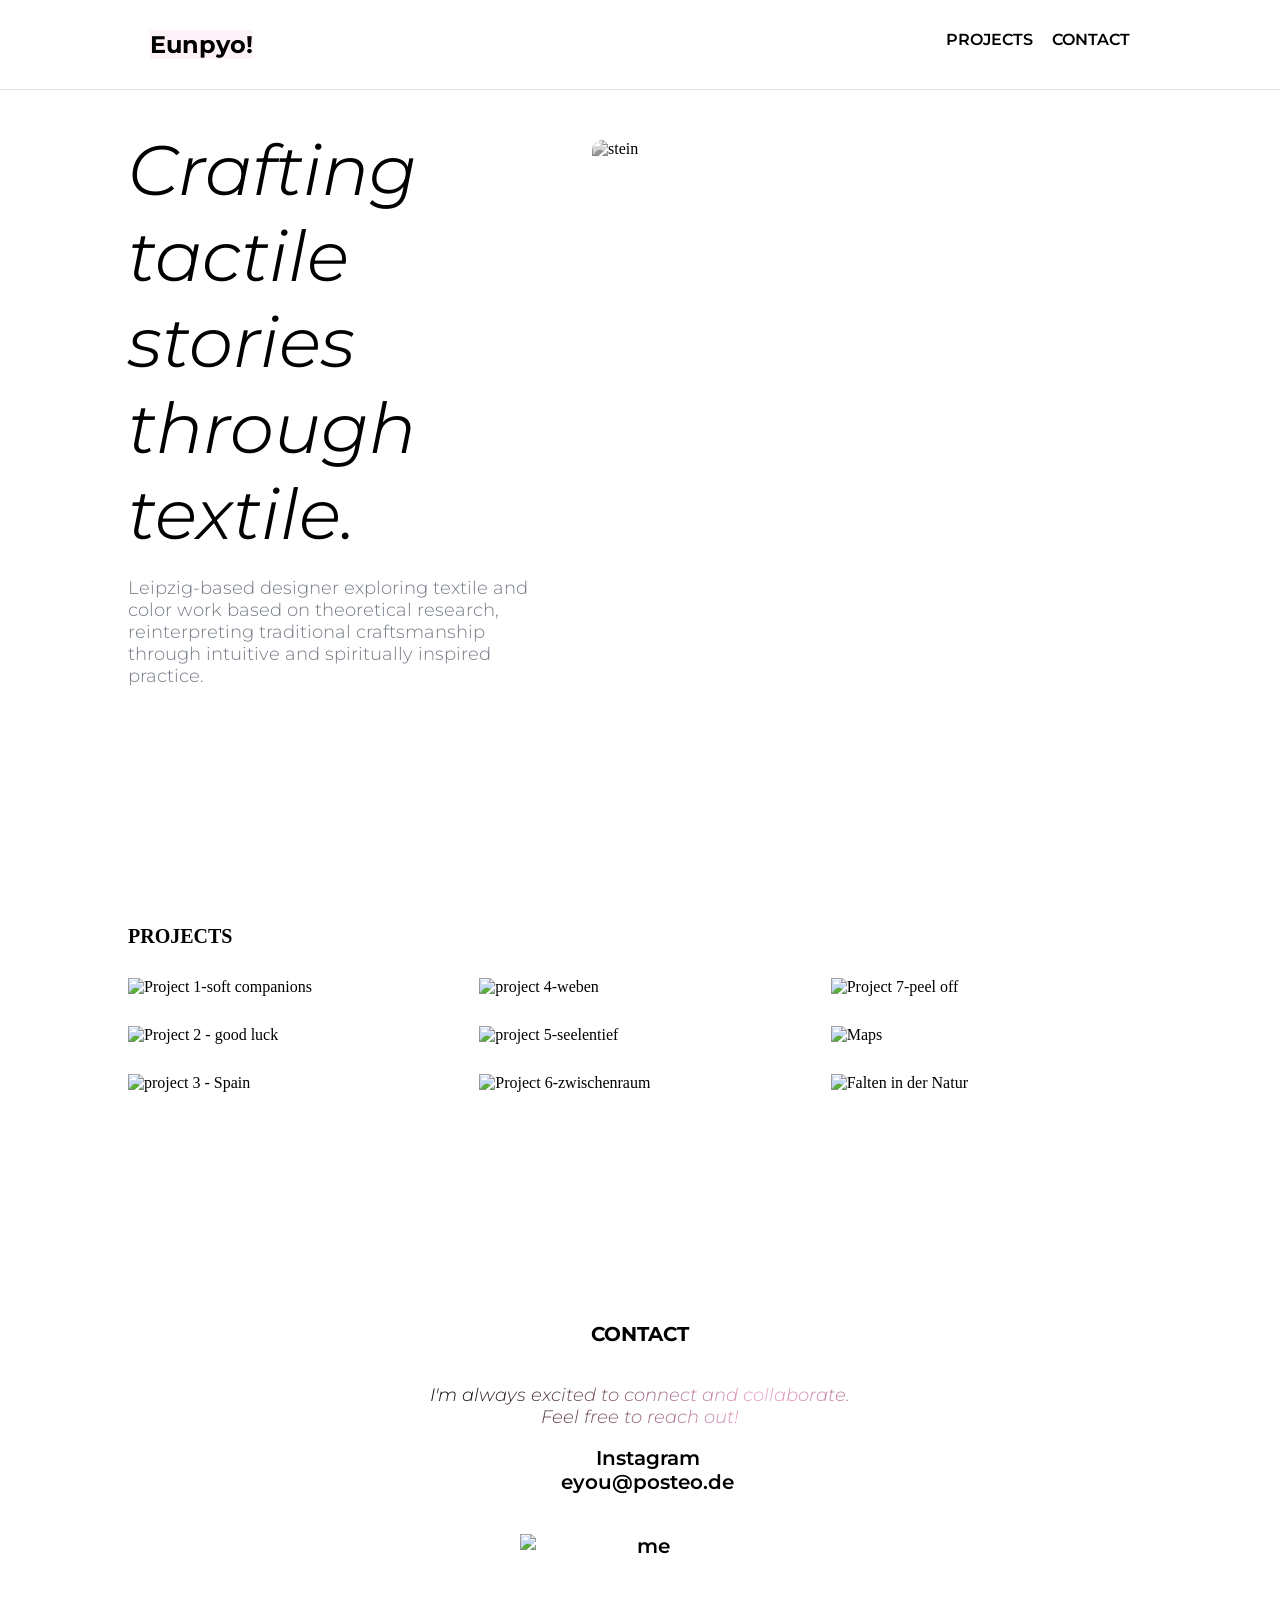
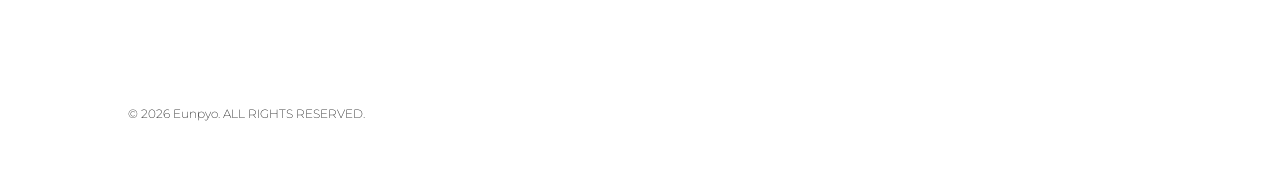
==== commit 86a9a400: "Add files via upload" ====
--- a/index.html
+++ b/index.html
@@ -50,33 +50,33 @@
 
                 <div class="project-grid">
                     <div class="project-card" onclick="openModal('modal1')">
-                        <img src="https://res.cloudinary.com/dhxujjpio/image/upload/q_50/v1773682959/eunpyo_3_jshkhr.jpg" alt="Project 1-soft companions">
+                        <img src="https://res.cloudinary.com/dhxujjpio/image/upload/q_50,w_600/v1773682959/eunpyo_3_jshkhr.jpg" alt="Project 1-soft companions">
                     </div>
                     <div class="project-card" onclick="openModal('modal2')">
-                        <img src="https://res.cloudinary.com/dhxujjpio/image/upload/q_50/v1773759824/good_luck_pixel_hwrmpp.jpg" alt="Project 2 - good luck">
+                        <img src="https://res.cloudinary.com/dhxujjpio/image/upload/q_50,w_600/v1773759824/good_luck_pixel_hwrmpp.jpg" alt="Project 2 - good luck">
                         
                     </div>
                     <div class="project-card" onclick="openModal('modal3')">
-                        <img src="https://res.cloudinary.com/dhxujjpio/image/upload/q_50/v1773680960/08_sfaaev.jpg" alt="project 3 - Spain">
+                        <img src="https://res.cloudinary.com/dhxujjpio/image/upload/q_50,w_600/v1773680960/08_sfaaev.jpg" alt="project 3 - Spain">
                     </div>
                     <div class="project-card" onclick="openModal('modal4')">
-                        <img src="https://res.cloudinary.com/dhxujjpio/image/upload/q_50/v1773684073/csm_KGM-18811018_Olaf_M_xl_c5f876da6d_tdkzp1.jpg" alt="project 4-weben">
+                        <img src="https://res.cloudinary.com/dhxujjpio/image/upload/q_50,w_600/v1773684073/csm_KGM-18811018_Olaf_M_xl_c5f876da6d_tdkzp1.jpg" alt="project 4-weben">
                     </div>
 
                       <div class="project-card" onclick="openModal('modal5')">
-                        <img src="https://res.cloudinary.com/dhxujjpio/image/upload/q_50/v1773757834/02_ntsjmw.jpg" alt="project 5-seelentief">
+                        <img src="https://res.cloudinary.com/dhxujjpio/image/upload/q_50,w_600/v1773757834/02_ntsjmw.jpg" alt="project 5-seelentief">
                     </div>
                     <div class="project-card" onclick="openModal('modal6')">
-                        <img src="https://res.cloudinary.com/dhxujjpio/image/upload/q_50/v1773760468/05-1_affqnq.jpg" alt="Project 6-zwischenraum">
+                        <img src="https://res.cloudinary.com/dhxujjpio/image/upload/q_50,w_600/v1773760468/05-1_affqnq.jpg" alt="Project 6-zwischenraum">
                     </div>
                     <div class="project-card" onclick="openModal('modal7')">
                         <img src="https://res.cloudinary.com/dhxujjpio/image/upload/v1773763362/peeloff_01_m3lbwq.jpg" alt="Project 7-peel off">
                     </div>
                     <div class="project-card" onclick="openModal('modal8')">
-                        <img src="https://res.cloudinary.com/dhxujjpio/image/upload/q_50/v1774007031/map02_rwsgdy.png" alt="Maps">
+                        <img src="https://res.cloudinary.com/dhxujjpio/image/upload/q_50,w_600/v1774007031/map02_rwsgdy.png" alt="Maps">
                     </div>
                     <div class="project-card" onclick="openModal('modal9')">
-                        <img src="https://res.cloudinary.com/dhxujjpio/image/upload/q_50/v1775230328/Eunpyo-15_qs1n7x.jpg" alt="Falten in der Natur">
+                        <img src="https://res.cloudinary.com/dhxujjpio/image/upload/q_50,w_600/v1775230328/Eunpyo-15_qs1n7x.jpg" alt="Falten in der Natur">
                     </div>
                    
                 </div>
@@ -407,7 +407,7 @@
                 }
 
                 function doMasonry(gallery) {
-                    const cols = 3;
+                    const cols = window.innerWidth <= 768 ? 1 : 3;
                     const gap = 20;
                     const colWidth = (gallery.offsetWidth - gap * (cols - 1)) / cols;
                     const colHeights = Array(cols).fill(0);
@@ -460,8 +460,8 @@
                     <h3 class="contacttext">I'm always excited to connect and collaborate. <br>Feel free to reach out!</h3>
                     <li><a href="https://www.instagram.com/elov.archive">Instagram</a></li>
                     <li><a href="">eyou@posteo.de</a></li>
-                </div>
-                <img class="contact-img" src="https://res.cloudinary.com/dhxujjpio/image/upload/q_50/v1773683616/knitting_02_boxh6k.png" alt="me" width="250px">
+                    <img class="contact-img" src="https://res.cloudinary.com/dhxujjpio/image/upload/q_50/v1773683616/knitting_02_boxh6k.png" alt="me" width="250px">
+                </div>
             </div>
 
 
--- a/style.css
+++ b/style.css
@@ -230,8 +230,8 @@
 }
 
 .project-item img {
-    width: 100%;
-    height: 100%;
+    width: 50%;
+    height: 50%;
     object-fit: cover;
     display: block;
 }
@@ -350,23 +350,55 @@
 
 /* ===== RESPONSIVE ===== */
 
+@media (max-width: 1024px) {
+    .frame {
+        margin: 20px 60px;
+        margin-top: 80px;
+    }
+
+    .navigator {
+        padding: 20px 60px;
+    }
+
+    .first-comment {
+        font-size: 52px;
+    }
+
+    .stein-image {
+        width: 380px;
+        height: 300px;
+    }
+
+    .project-grid {
+        column-count: 2;
+    }
+
+    .modal-gallery {
+        grid-template-columns: repeat(2, 1fr);
+    }
+
+    .contact {
+        margin: 100px 60px 30px 60px;
+    }
+}
+
 @media (max-width: 768px) {
 
     .frame {
-        margin: 20px;
-        margin-top: 80px;
+        margin: 15px 20px;
+        margin-top: 70px;
     }
 
     .navigator {
-        padding: 20px 25px;
+        padding: 15px 20px;
     }
 
     .nav-menu {
-        font-size: 13px;
+        font-size: 12px;
     }
 
     .site-name {
-        font-size: 18px;
+        font-size: 16px;
     }
 
     /* Dashboard */
@@ -380,21 +412,22 @@
         right: 0;
         top: 0;
         width: 100%;
-        height: 300px;
+        height: 250px;
     }
 
     .first-comment {
-        font-size: 38px;
+        font-size: 32px;
         margin-bottom: 10px;
     }
 
     .next-comment {
-        font-size: 14px;
+        font-size: 13px;
+        text-align: left;
     }
 
     /* Projects */
     .projects {
-        margin-top: 80px;
+        margin-top: 60px;
     }
 
     .project-grid {
@@ -404,18 +437,26 @@
     /* Modal */
     .modal-content {
         width: 95%;
-        margin: 10% auto;
-        padding: 15px;
+        margin: 5% auto;
+        padding: 12px;
     }
 
     .modal-gallery {
-        column-count: 1;
+        grid-template-columns: repeat(1, 1fr);
+    }
+
+    .modal-text h2 {
+        font-size: 16px;
+    }
+
+    .modal-text p {
+        font-size: 12px;
     }
 
     .close {
-        top: 20px;
-        right: 25px;
-        font-size: 40px;
+        top: 15px;
+        right: 20px;
+        font-size: 35px;
     }
 
     /* About */
@@ -425,7 +466,27 @@
 
     .stein {
         width: 100%;
-        height: 250px;
+        height: 220px;
+    }
+
+    /* Contact */
+    .contact {
+        flex-direction: column;
+        align-items: center;
+        margin: 60px 20px 30px 20px;
+        gap: 30px;
+    }
+
+    .contact-img {
+        width: 100% !important;
+        margin-top: 0;
+        align-self: center;
+        order: 2;
+    }
+
+    .contact-left {
+        width: 100%;
+        order: 1;
     }
 }
 
@@ -451,7 +512,8 @@
 }
 
 .contact-img {
-    margin-top: 10px;
+    margin-top: 40px;
+    margin-right: 80px;
     align-self: flex-end;
 }
 
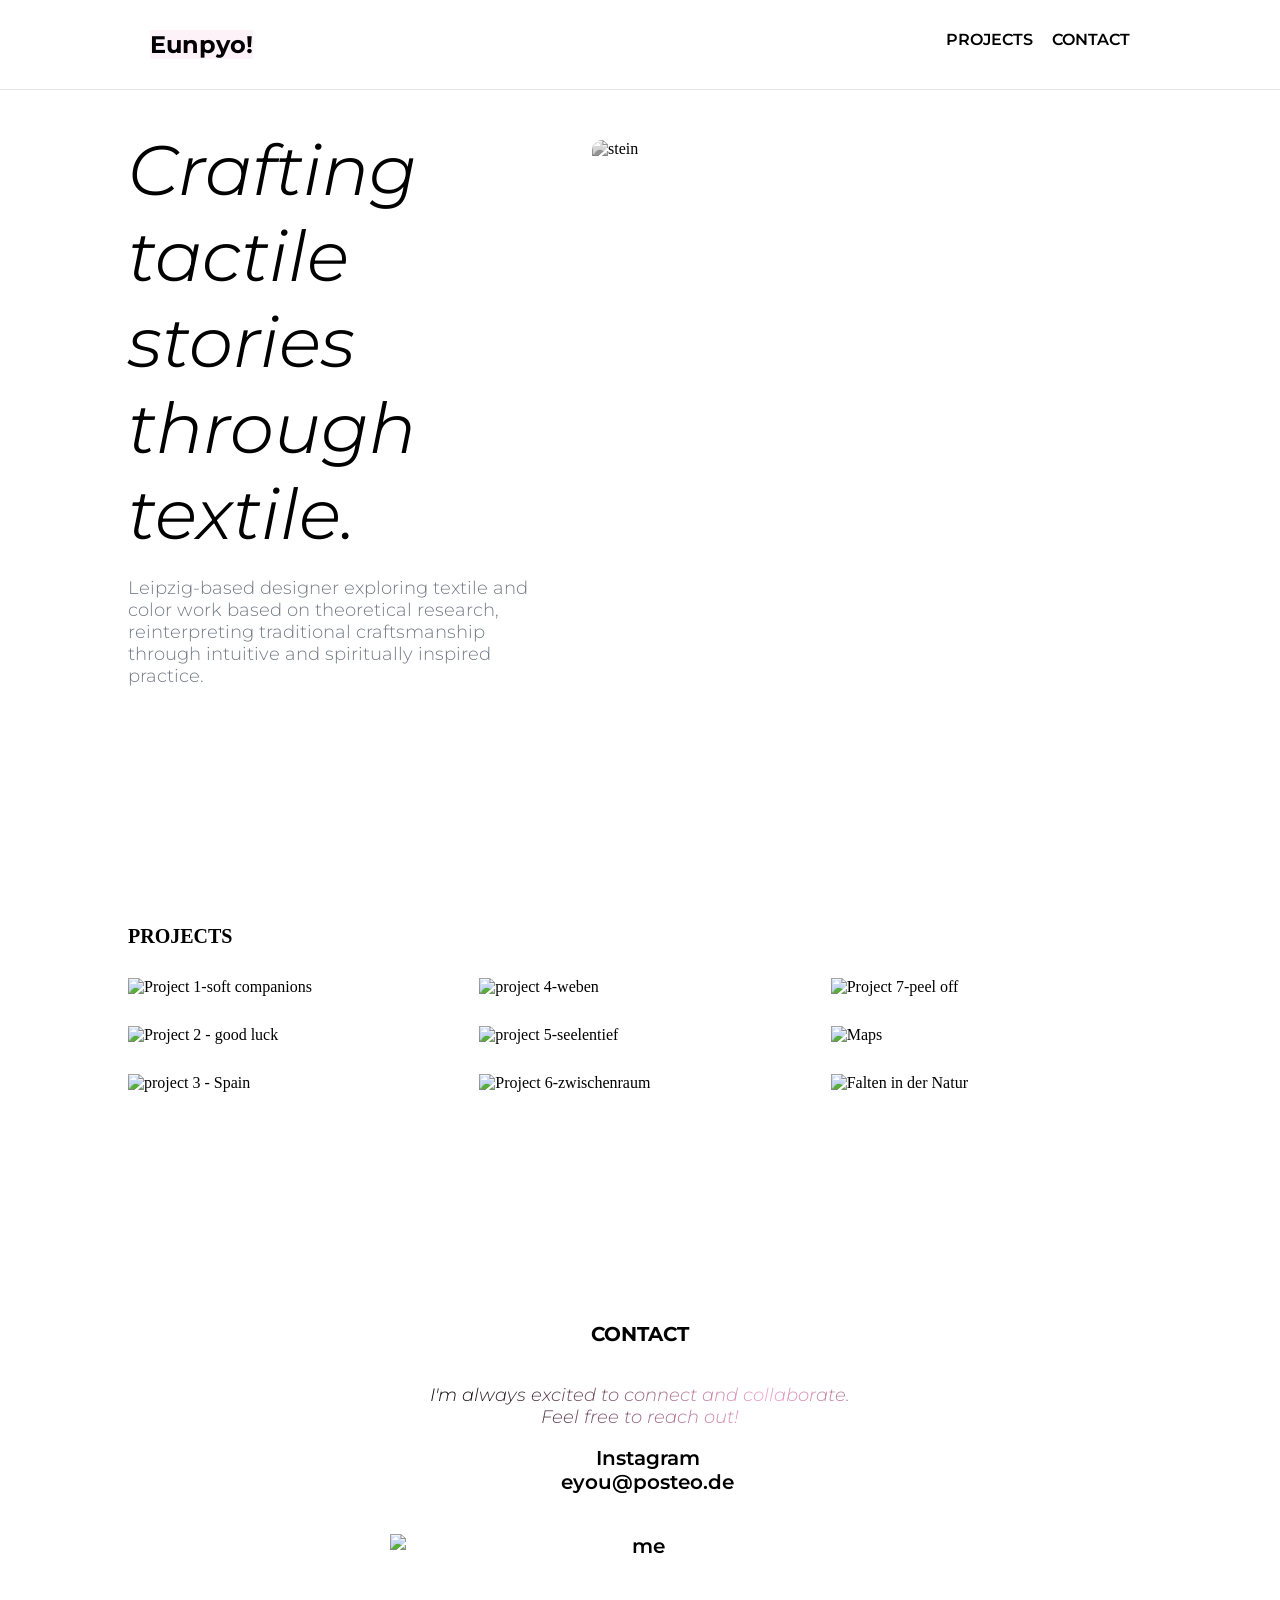
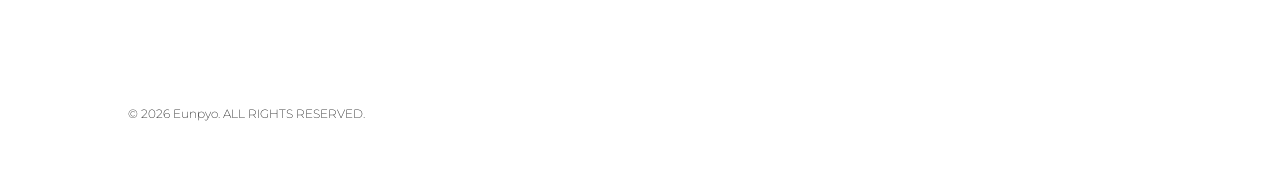
==== commit 773f7cf9: "10.04.26" ====
--- a/index.html
+++ b/index.html
@@ -236,10 +236,10 @@
                         <img src="https://res.cloudinary.com/dhxujjpio/image/upload/q_50/v1773760303/01_Eunpyo_psxvbd.png" alt="7">
                         <img src="https://res.cloudinary.com/dhxujjpio/image/upload/q_50/v1773760316/ss24_012_xansge.jpg" alt="8">
                         <div class="modal-video">
-                            <iframe src="https://res.cloudinary.com/dhxujjpio/video/upload/v1775233156/1_rpy1rr.mp4" 1></iframe>
+                            <video src="https://res.cloudinary.com/dhxujjpio/video/upload/v1775233156/1_rpy1rr.mp4" controls muted playsinline></video>
                         </div>
                         <div class="modal-video">
-                            <iframe src="https://res.cloudinary.com/dhxujjpio/video/upload/v1775233158/2_xu1wkb.mp4" 2></iframe>
+                            <video src="https://res.cloudinary.com/dhxujjpio/video/upload/v1775233158/2_xu1wkb.mp4" controls muted playsinline></video>
                         </div>
                     </div>
                 </div>
@@ -412,7 +412,6 @@
                     const colWidth = (gallery.offsetWidth - gap * (cols - 1)) / cols;
                     const colHeights = Array(cols).fill(0);
                     const items = gallery.querySelectorAll('img, .modal-video');
-
                     gallery.style.position = 'relative';
                     gallery.style.display = 'block';
 
@@ -436,12 +435,10 @@
                             item.style.height = h + 'px';
                             item.style.paddingBottom = '0';
                             item.style.overflow = 'hidden';
-                            const iframe = item.querySelector('iframe');
-                            if (iframe) {
-                                iframe.style.position = 'static';
-                                iframe.style.width = '100%';
-                                iframe.style.height = (h + 60) + 'px';
-                                iframe.style.marginTop = '-30px';
+                            const video = item.querySelector('video');
+                            if (video) {
+                                video.style.width = '100%';
+                                video.style.height = h + 'px';
                             }
                         }
 
@@ -460,7 +457,7 @@
                     <h3 class="contacttext">I'm always excited to connect and collaborate. <br>Feel free to reach out!</h3>
                     <li><a href="https://www.instagram.com/elov.archive">Instagram</a></li>
                     <li><a href="">eyou@posteo.de</a></li>
-                    <img class="contact-img" src="https://res.cloudinary.com/dhxujjpio/image/upload/q_50/v1773683616/knitting_02_boxh6k.png" alt="me" width="250px">
+                    <img class="contact-img" src="https://res.cloudinary.com/dhxujjpio/image/upload/q_50/v1773683616/knitting_02_boxh6k.png" alt="me" width="500px">
                 </div>
             </div>
 
--- a/style.css
+++ b/style.css
@@ -513,7 +513,6 @@
 
 .contact-img {
     margin-top: 40px;
-    margin-right: 80px;
     align-self: flex-end;
 }
 
@@ -547,9 +546,9 @@
     margin-bottom: 20px;
 }
 
-.modal-video iframe {
+.modal-video video {
     display: block;
     width: 100%;
+    height: auto;
     border: none;
-    transform: scale(1.01);
-}
+}
